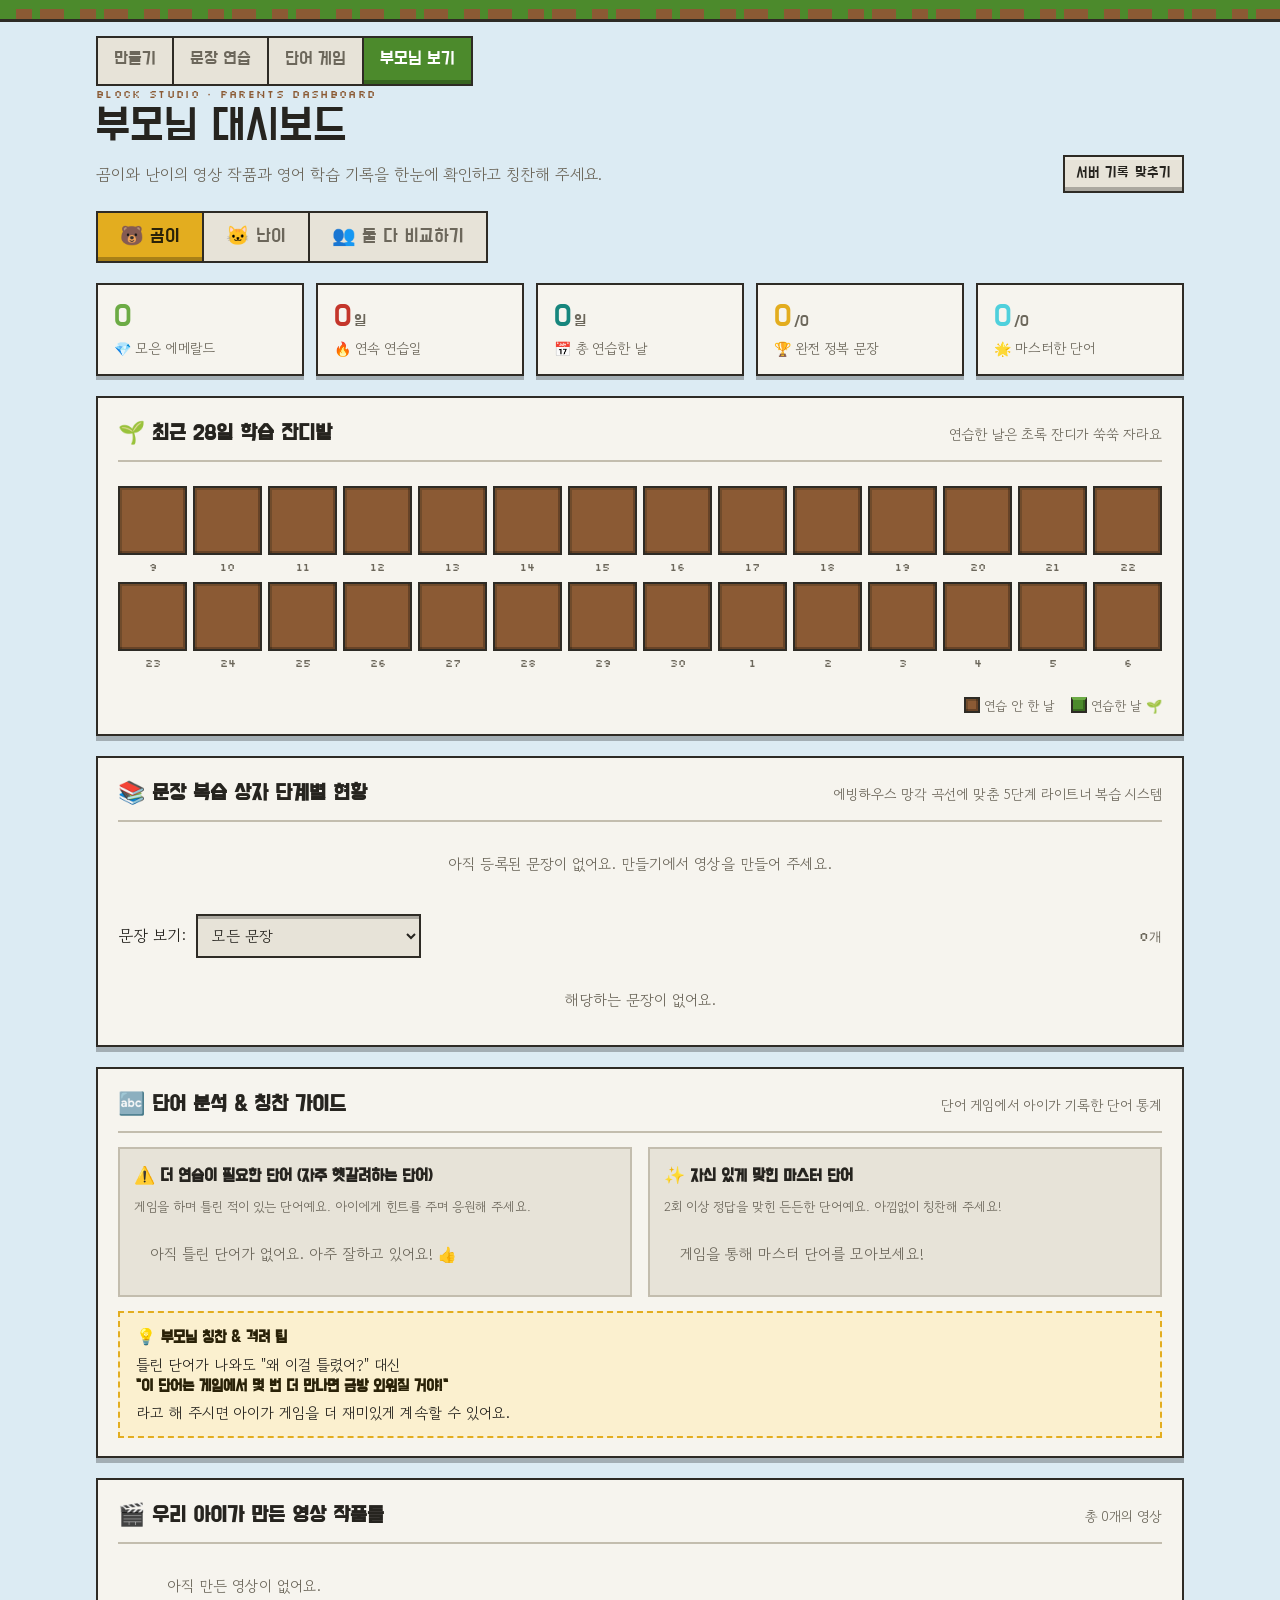
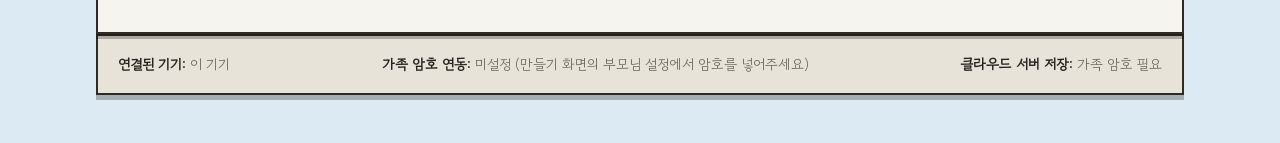
==== parent.html @ eaac8941 "부모용 대시보드 추가 및 단어 광산 마인크래프트 채굴 애니메이션 구현" ====
<!doctype html>
<html lang="ko">
<head>
<meta charset="utf-8">
<meta name="viewport" content="width=device-width,initial-scale=1,viewport-fit=cover">
<title>부모님 대시보드 · 곰이난이 블록 스튜디오</title>
<meta name="theme-color" content="#4c8a2c">
<link rel="manifest" href="manifest.webmanifest">
<link rel="icon" type="image/png" sizes="192x192" href="icons/icon-192.png">
<link rel="apple-touch-icon" href="icons/icon-192.png">
<link rel="preconnect" href="https://fonts.googleapis.com">
<link rel="preconnect" href="https://fonts.gstatic.com" crossorigin>
<link rel="stylesheet" href="https://fonts.googleapis.com/css2?family=Do+Hyeon&family=Gowun+Dodum&family=Jua&family=Silkscreen&display=swap">
<link rel="stylesheet" href="css/style.css">
</head>
<body>
<div class="turf" aria-hidden="true"></div>
<div class="wrap">
  <nav class="topnav" aria-label="메뉴">
    <a href="./">만들기</a>
    <a href="practice.html">문장 연습</a>
    <a href="words.html">단어 게임</a>
    <a href="parent.html" aria-current="page">부모님 보기</a>
  </nav>

  <header class="parent-head">
    <div class="brand">
      <div class="eyebrow">Block Studio · Parents Dashboard</div>
      <h1>부모님 대시보드</h1>
    </div>
    <div class="parent-head-meta">
      <p class="parent-sub">곰이와 난이의 영상 작품과 영어 학습 기록을 한눈에 확인하고 칭찬해 주세요.</p>
      <button type="button" class="btn small" id="syncBtn">서버 기록 맞추기</button>
    </div>
  </header>

  <!-- 아이 선택 탭 -->
  <div class="parent-tabs" role="tablist" aria-label="아이 선택">
    <button type="button" class="parent-tab on" data-child="곰이" role="tab" aria-selected="true">🐻 곰이</button>
    <button type="button" class="parent-tab" data-child="난이" role="tab" aria-selected="false">🐱 난이</button>
    <button type="button" class="parent-tab" data-child="compare" role="tab" aria-selected="false">👥 둘 다 비교하기</button>
  </div>

  <!-- 개별 아이 대시보드 -->
  <main id="childView" class="parent-main">
    <!-- 1. 핵심 성취 지표 카드 -->
    <section class="parent-kpis" id="kpis" aria-label="학습 요약">
      <div class="parent-kpi gem">
        <span class="parent-kpi-num" id="kpiEmeralds">0</span>
        <span class="parent-kpi-lbl">💎 모은 에메랄드</span>
      </div>
      <div class="parent-kpi streak">
        <span class="parent-kpi-num" id="kpiStreak">0<small>일</small></span>
        <span class="parent-kpi-lbl">🔥 연속 연습일</span>
      </div>
      <div class="parent-kpi days">
        <span class="parent-kpi-num" id="kpiDays">0<small>일</small></span>
        <span class="parent-kpi-lbl">📅 총 연습한 날</span>
      </div>
      <div class="parent-kpi mastered">
        <span class="parent-kpi-num" id="kpiMastered">0<small id="kpiTotalSent">/0</small></span>
        <span class="parent-kpi-lbl">🏆 완전 정복 문장</span>
      </div>
      <div class="parent-kpi words">
        <span class="parent-kpi-num" id="kpiWords">0<small id="kpiTotalWords">/0</small></span>
        <span class="parent-kpi-lbl">🌟 마스터한 단어</span>
      </div>
    </section>

    <!-- 2. 학습 잔디밭 (최근 28일 출석 활동) -->
    <section class="parent-card" aria-labelledby="gardenTitle">
      <div class="parent-card-head">
        <h2 id="gardenTitle">🌱 최근 28일 학습 잔디밭</h2>
        <span class="note" id="gardenNote">연습한 날은 초록 잔디가 쑥쑥 자라요</span>
      </div>
      <div class="parent-garden" id="garden"></div>
      <div class="parent-garden-legend">
        <span><i class="garden-block dirt"></i> 연습 안 한 날</span>
        <span><i class="garden-block grass"></i> 연습한 날 🌱</span>
      </div>
    </section>

    <!-- 3. 라이트너 5단계 복습 상자 문장 학습 현황 -->
    <section class="parent-card" aria-labelledby="boxesTitle">
      <div class="parent-card-head">
        <h2 id="boxesTitle">📚 문장 복습 상자 단계별 현황</h2>
        <span class="note">에빙하우스 망각 곡선에 맞춘 5단계 라이트너 복습 시스템</span>
      </div>
      <div class="parent-box-bars" id="boxBars"></div>

      <div class="parent-sent-filter">
        <label for="sentFilter">문장 보기:</label>
        <select id="sentFilter">
          <option value="all">모든 문장</option>
          <option value="due">오늘 복습할 문장</option>
          <option value="learning">학습 중인 문장 (1~3번 상자)</option>
          <option value="mastered">완전 정복 문장 (4~5번 상자)</option>
        </select>
        <span class="parent-sent-count" id="sentCount">0개</span>
      </div>
      <ul class="parent-sent-list" id="sentList"></ul>
    </section>

    <!-- 4. 단어 학습 분석 & 부모님 지도 가이드 -->
    <section class="parent-card" aria-labelledby="wordsTitle">
      <div class="parent-card-head">
        <h2 id="wordsTitle">🔤 단어 분석 &amp; 칭찬 가이드</h2>
        <span class="note">단어 게임에서 아이가 기록한 단어 통계</span>
      </div>

      <div class="parent-words-grid">
        <div class="parent-word-col warn">
          <h3>⚠️ 더 연습이 필요한 단어 (자주 헷갈려하는 단어)</h3>
          <p class="parent-word-desc">게임을 하며 틀린 적이 있는 단어예요. 아이에게 힌트를 주며 응원해 주세요.</p>
          <ul class="parent-word-tags" id="weakWords"></ul>
        </div>
        <div class="parent-word-col good">
          <h3>✨ 자신 있게 맞힌 마스터 단어</h3>
          <p class="parent-word-desc">2회 이상 정답을 맞힌 든든한 단어예요. 아낌없이 칭찬해 주세요!</p>
          <ul class="parent-word-tags" id="strongWords"></ul>
        </div>
      </div>

      <div class="parent-tip-box">
        <b>💡 부모님 칭찬 &amp; 격려 팁</b>
        <p>틀린 단어가 나와도 "왜 이걸 틀렸어?" 대신 <b>"이 단어는 게임에서 몇 번 더 만나면 금방 외워질 거야!"</b> 라고 해 주시면 아이가 게임을 더 재미있게 계속할 수 있어요.</p>
      </div>
    </section>

    <!-- 5. 아이가 만든 영상 작품 목록 -->
    <section class="parent-card" aria-labelledby="projectsTitle">
      <div class="parent-card-head">
        <h2 id="projectsTitle">🎬 우리 아이가 만든 영상 작품들</h2>
        <span class="note" id="projNote">총 0개의 영상</span>
      </div>
      <div class="parent-proj-grid" id="projList"></div>
    </section>
  </main>

  <!-- 6. 둘 다 비교하기 화면 -->
  <section id="compareView" class="parent-compare" hidden aria-label="곰이 난이 비교">
    <div class="parent-card">
      <div class="parent-card-head">
        <h2>👥 곰이와 난이 학습 비교</h2>
        <span class="note">선의의 경쟁과 함께 서로를 칭찬하고 응원해 주세요</span>
      </div>
      <div class="parent-compare-grid" id="compareGrid"></div>
      <div class="parent-cheer">
        <b>🎉 우리 쌍둥이 모두 최고예요!</b>
        <p>곰이와 난이 둘 다 마인크래프트 화면으로 스스로 영어 문장을 쓰고 녹음하며 멋진 영상을 만들고 있어요. 결과보다 즐겁게 해낸 과정을 많이 칭찬해 주세요!</p>
      </div>
    </div>
  </section>

  <!-- 기기 및 서버 연동 상태 안내 -->
  <section class="parent-card parent-sync-card" aria-label="시스템 정보">
    <div class="parent-sync-info">
      <div>
        <b>연결된 기기</b>: <span id="infoDevice">-</span>
      </div>
      <div>
        <b>가족 암호 연동</b>: <span id="infoCode">-</span>
      </div>
      <div>
        <b>클라우드 서버 저장</b>: <span id="infoCloud">-</span>
      </div>
    </div>
  </section>
</div>

<div class="toast" id="toast" role="status" hidden></div>

<script type="module" src="js/parent.js"></script>
</body>
</html>
---- css/style.css ----
/* 곰이난이 블록 스튜디오
   Layout: 한 줄로 흐르는 작업대 — 위에 단계 띠, 가운데 장면 카드(사진 | 글·소리), 맨 아래 영상 만들기 판.
   블록 게임의 각진 버튼과 재료 색(잔디, 흙, 레드스톤, 금). 색은 모두 아래 토큰에서만 가져온다. */
:root {
  --sky: #dcebf3;
  --panel: #f6f4ee;
  --panel-2: #e7e3d8;
  --ink: #26241f;
  --muted: #6c675b;
  --edge: #2e2b25;
  --line: #c3bdae;
  --grass: #4c8a2c;
  --grass-hi: #6cab45;
  --dirt: #8b5a34;
  --redstone: #c4362b;
  --gold: #e3ad1f;
  --gold-ink: #2a2208;
  --gold-soft: #fbf0cf;
  --helper: #d5efec;
  --helper-edge: #17867d;
  --on-color: #ffffff;
  --shade: rgba(0, 0, 0, .26);
  --shine: rgba(255, 255, 255, .28);
  /* 단어 광산: 돌·광물·하늘 */
  --stone: #8f8c85; --stone-dark: #6b6862; --stone-hi: #aeaba3;
  --ore-diamond: #4fd0dc; --ore-coal: #232220; --ore-iron: #e4c29c;
  --mine-day-top: #5fa9de; --mine-day: #bfe3f5; --mine-dusk-top: #2f2a66; --mine-dusk: #ef8a4c;
  --mine-sun: #ffd84a; --mine-night: rgba(18, 16, 44, .72);
  /* 밤을 지켜라: 밤하늘·땅·유령·새벽 */
  --night-top: #0b0e2a; --night-low: #2b3170; --night-grass: #2c5e2f; --night-field: #1b3a20;
  --moon: #f3efd2;
  --zombie-skin: #6e9f48; --zombie-shade: #45662f; --zombie-shirt: #28a5a5; --zombie-pants: #514681;
  --creeper-skin: #68b84a; --creeper-shade: #3c7e32; --creeper-speckle: #a2d975;
  --mob-bone: #dedbc9; --mob-bone-shade: #a8a595; --mob-face: #202b22; --mob-bow: #976634; --ghost: #7d64c4; --ghost-dark: #57409a; --ghost-eye: #ffe45c;
  --dawn-top: #f6b48a; --dawn: #ffe2a8;
  /* 광산 수레: 철제 몸통·블록 갱도·침목·동력 레일 */
  --cart-metal: #aaaeb3; --cart-metal-side: #737a82; --cart-metal-shine: #d9dce0; --cart-metal-panel: #979da5; --cart-inside: #353a41; --cart-wheel: #272b31;
  --cart-rock: #555759; --cart-rock-dark: #414446; --cart-rock-light: #686a6b;
  --cart-timber: #8b623a; --cart-timber-dark: #573d25; --cart-timber-light: #b28a54;
  --cart-sign: #bd9359; --cart-sign-ink: #302216; --cart-sign-line: #957044;
  --cart-flame: #ff9b27; --cart-flame-core: #fff096; --cart-powered: #df3430;
  --cart-skin: #ba855e; --cart-skin-side: #8e5d40; --cart-hair: #493124; --cart-shirt: #24aaac; --cart-eyes: #525291;
  /* 광산 수레: 갱도 */
  --tunnel: #221e1b; --tunnel-wall: #3e3833; --rail: #c7ccd2;
  --f-display: "Do Hyeon", "Jua", "Malgun Gothic", "Apple SD Gothic Neo", sans-serif;
  --f-body: "Gowun Dodum", "Malgun Gothic", "Apple SD Gothic Neo", sans-serif;
  --f-kid: "Jua", "Malgun Gothic", "Apple SD Gothic Neo", sans-serif;
  --f-pixel: "Silkscreen", "Courier New", monospace;
  color-scheme: light;
}
@media (prefers-color-scheme: dark) {
  :root {
    --sky: #111821; --panel: #1c242e; --panel-2: #26303c; --ink: #e8ecef; --muted: #9ca7b3;
    --edge: #05080b; --line: #3a4553; --grass: #4f8f2f; --grass-hi: #77b850; --dirt: #a8754b;
    --redstone: #d9493e; --gold: #e8b43a; --gold-soft: #3a3120; --helper: #16302f; --helper-edge: #2fb3a7;
    --shade: rgba(0, 0, 0, .4); --shine: rgba(255, 255, 255, .16); color-scheme: dark;
    --stone: #74716b; --stone-dark: #4e4c48; --stone-hi: #8f8c85;
    --mine-day-top: #3f7fae; --mine-day: #8cbfdc; --mine-dusk-top: #1d1946; --mine-dusk: #c96c38;
  }
}

* { box-sizing: border-box; }
[hidden] { display: none !important; }
html, body { background: var(--sky); color: var(--ink); margin: 0; }
body { font-family: var(--f-body); font-size: 16px; line-height: 1.55; padding-bottom: env(safe-area-inset-bottom, 0px); }
img { max-width: 100%; }
.wrap { max-width: 1120px; margin: 0 auto; padding-inline: 16px; padding-block: 0 48px; }

.turf {
  height: calc(22px + env(safe-area-inset-top, 0px));
  background:
    linear-gradient(var(--grass) 0 calc(9px + env(safe-area-inset-top, 0px)), transparent 0),
    repeating-linear-gradient(90deg, var(--grass) 0 16px, var(--dirt) 16px 32px, var(--grass) 32px 40px, var(--dirt) 40px 64px);
  background-color: var(--dirt);
  border-bottom: 3px solid var(--edge);
}

header.top { display: flex; flex-wrap: wrap; align-items: flex-end; justify-content: space-between; gap: 16px; padding-block: 22px 14px; }
.brand h1 { font-family: var(--f-display); font-weight: 400; font-size: clamp(30px, 5vw, 44px); line-height: 1.05; margin: 0; text-wrap: balance; }
.brand .eyebrow { font-family: var(--f-pixel); font-size: 11px; letter-spacing: .12em; color: var(--dirt); text-transform: uppercase; }
.projbar { display: flex; flex-wrap: wrap; gap: 8px; align-items: center; }

select, input[type=text], textarea {
  font: inherit; color: var(--ink); background: var(--panel); border: 2px solid var(--edge);
  box-shadow: inset 0 3px 0 var(--shade); padding: 8px 10px; border-radius: 0;
}
select { padding-right: 28px; max-width: 240px; min-height: 44px; }
textarea { width: 100%; resize: vertical; min-height: 74px; font-family: var(--f-kid); font-size: 18px; line-height: 1.45; }
input[type=text] { width: 100%; font-family: var(--f-kid); font-size: 18px; }
:focus-visible { outline: 3px solid var(--gold); outline-offset: 2px; }

.btn {
  font-family: var(--f-display); font-size: 18px; letter-spacing: .01em;
  display: inline-flex; align-items: center; justify-content: center; gap: 8px;
  padding: 8px 16px 11px; min-height: 44px; border: 2px solid var(--edge); border-radius: 0; cursor: pointer;
  background: var(--panel-2); color: var(--ink); text-decoration: none;
  box-shadow: inset 0 -4px 0 var(--shade), inset 0 3px 0 var(--shine);
  -webkit-tap-highlight-color: transparent; user-select: none;
}
.btn:active:not(:disabled) { transform: translateY(2px); box-shadow: inset 0 -2px 0 var(--shade), inset 0 2px 0 var(--shine); }
.btn:disabled { opacity: .5; cursor: not-allowed; }
.btn.grass { background: var(--grass); color: var(--on-color); }
.btn.red { background: var(--redstone); color: var(--on-color); }
.btn.gold { background: var(--gold); color: var(--gold-ink); }
.btn.small { font-size: 15px; min-height: 38px; padding: 5px 11px 8px; }
.btn.big { font-size: 24px; min-height: 60px; padding: 10px 28px 14px; }
.btn svg { width: 18px; height: 18px; flex: none; }
@media (pointer: coarse) {
  .btn.small { min-height: 46px; font-size: 16px; }
  .btn { min-height: 52px; }
}

.steps { display: grid; grid-template-columns: repeat(5, minmax(0, 1fr)); border: 2px solid var(--edge); background: var(--panel); margin: 6px 0 18px; padding: 0; }
.steps li { list-style: none; padding: 10px 12px; border-right: 2px solid var(--line); min-width: 0; }
.steps li:last-child { border-right: 0; }
.steps .n { font-family: var(--f-pixel); font-size: 11px; color: var(--muted); letter-spacing: .08em; }
.steps .t { font-family: var(--f-display); font-size: 19px; line-height: 1.2; }
.steps .d { font-size: 13px; color: var(--muted); line-height: 1.35; }
@media (max-width: 760px) {
  .steps { grid-template-columns: 1fr 1fr; }
  .steps li { border-bottom: 2px solid var(--line); }
  .steps li:last-child { grid-column: 1 / -1; border-bottom: 0; }
}

.meta { display: grid; grid-template-columns: minmax(0, 2fr) minmax(0, 1fr); gap: 14px; background: var(--panel); border: 2px solid var(--edge); padding: 14px; margin-bottom: 18px; }
.meta label, .lab { font-family: var(--f-display); font-size: 17px; display: block; margin-bottom: 4px; }
.makers-quick { display: flex; gap: 6px; flex-wrap: wrap; margin-top: 6px; }
@media (max-width: 640px) { .meta { grid-template-columns: 1fr; } }

#scenes { display: grid; gap: 18px; }
.card { background: var(--panel); border: 2px solid var(--edge); box-shadow: 0 5px 0 var(--shade); }
.card-head { display: flex; align-items: center; justify-content: space-between; gap: 10px; flex-wrap: wrap; padding: 8px 12px; background: var(--panel-2); border-bottom: 2px solid var(--edge); }
.card-head .name { font-family: var(--f-display); font-size: 22px; display: flex; align-items: center; gap: 10px; }
.badge { font-family: var(--f-body); font-size: 12px; font-weight: 700; padding: 2px 8px; background: var(--gold); color: var(--gold-ink); border: 2px solid var(--edge); }
.chips { display: flex; gap: 6px; flex-wrap: wrap; }
.chip { font-size: 13px; padding: 2px 9px; border: 2px solid var(--line); color: var(--muted); background: var(--panel); }
.chip.ok { border-color: var(--grass); color: var(--on-color); background: var(--grass); }
.head-tools { display: flex; gap: 6px; flex-wrap: wrap; }
.card-body { display: grid; grid-template-columns: minmax(0, 5fr) minmax(0, 6fr); gap: 18px; padding: 14px; }
@media (max-width: 820px) { .card-body { grid-template-columns: 1fr; } }
.shot { background: #0d1014; border: 2px solid var(--edge); aspect-ratio: 16 / 9; max-width: 100%; display: grid; place-items: center; overflow: hidden; }
.shot img { width: 100%; height: 100%; object-fit: contain; }
.shot-tools { margin-top: 8px; display: flex; gap: 8px; flex-wrap: wrap; }
.col { display: grid; gap: 14px; min-width: 0; align-content: start; }
.field { min-width: 0; }
.hint { font-size: 13px; color: var(--muted); margin: 4px 0 0; }
.row { display: flex; gap: 8px; flex-wrap: wrap; align-items: center; }
.helpers { margin-top: 6px; }
.status { font-size: 14px; color: var(--muted); min-height: 1.2em; margin: 0; }
.status.err { color: var(--redstone); }

.audio-drop { border: 2px dashed var(--line); padding: 12px; display: grid; gap: 8px; background: var(--panel); }
.audio-drop.drag { border-color: var(--redstone); background: var(--gold-soft); }
.audio-drop.has { border-style: solid; border-color: var(--grass); }
.audio-drop audio { width: 100%; }
.rec-dot { width: 12px; height: 12px; background: var(--on-color); display: inline-block; }
.btn.red.on .rec-dot { animation: blink 1s steps(2) infinite; }
@keyframes blink { 50% { opacity: .2; } }
@media (prefers-reduced-motion: reduce) { .btn.red.on .rec-dot { animation: none; } }
.rectime { font-variant-numeric: tabular-nums; }

/* 장면 안의 사진 여러 장 */
.thumbs { display: grid; grid-template-columns: repeat(auto-fill, minmax(104px, 1fr)); gap: 8px; }
.thumb { margin: 0; position: relative; border: 2px solid var(--edge); background: #0d1014; min-width: 0; }
.thumb img { display: block; width: 100%; aspect-ratio: 16 / 10; object-fit: cover; }
.thumb figcaption { position: absolute; top: 4px; left: 4px; font-family: var(--f-pixel); font-size: 11px; background: var(--gold); color: var(--gold-ink); border: 2px solid var(--edge); padding: 0 5px; }
.thumb-tools { display: flex; background: var(--panel-2); border-top: 2px solid var(--edge); }
.btn.tiny { flex: 1; min-height: 34px; padding: 2px 0 5px; font-size: 13px; font-family: var(--f-body); border-width: 0 2px 0 0; box-shadow: inset 0 -3px 0 var(--shade); }
.btn.tiny:last-child { border-right: 0; }
@media (pointer: coarse) { .btn.tiny { min-height: 44px; } }

/* 장면 안의 문장 줄 */
.shot-col { display: grid; gap: 8px; align-content: start; min-width: 0; }
.shot-col .shot-tools { margin-top: 0; }
@media (min-width: 821px) { .shot-col { position: sticky; top: calc(12px + env(safe-area-inset-top, 0px)); align-self: start; } }
.lines { gap: 12px; }
.line { border: 2px solid var(--line); background: var(--panel); padding: 10px 12px 12px; display: grid; gap: 12px; min-width: 0; }
.line + .line { border-top-width: 2px; }
.line-head { display: flex; align-items: center; justify-content: space-between; gap: 8px; flex-wrap: wrap; margin: -10px -12px 0; padding: 6px 12px; background: var(--panel-2); border-bottom: 2px solid var(--line); }
.line-name { font-family: var(--f-display); font-size: 19px; }

/* 서버 저장 */
.cloudbar { margin: 0 0 14px; border: 2px solid var(--edge); background: var(--panel); }
.cloud-line { display: flex; flex-wrap: wrap; align-items: center; gap: 8px 12px; padding: 8px 12px; }
.cloud-status { margin: 0; flex: 1 1 260px; min-width: 0; font-size: 15px; display: flex; align-items: center; gap: 8px; }
.cloud-status::before { content: ''; flex: none; width: 12px; height: 12px; border: 2px solid var(--edge); background: var(--line); }
.cloud-status[data-state="saved"]::before { background: var(--grass); }
.cloud-status[data-state="saving"]::before { background: var(--gold); animation: blink 1s steps(2) infinite; }
.cloud-status[data-state="error"]::before, .cloud-status[data-state="conflict"]::before { background: var(--redstone); }
@media (prefers-reduced-motion: reduce) { .cloud-status[data-state="saving"]::before { animation: none; } }
.cloud-panel { border-top: 2px solid var(--line); padding: 10px 12px 12px; display: grid; gap: 8px; }
.cloud-list { list-style: none; margin: 0; padding: 0; display: grid; gap: 8px; }
.cloud-item { display: grid; grid-template-columns: 112px minmax(0, 1fr) auto; gap: 12px; align-items: center; border: 2px solid var(--line); padding: 8px; background: var(--panel); }
.cloud-item img, .cloud-item .noimg { width: 112px; aspect-ratio: 16 / 10; object-fit: cover; border: 2px solid var(--edge); background: #0d1014; display: block; }
.cloud-item .t { font-family: var(--f-display); font-size: 19px; overflow-wrap: anywhere; }
.cloud-item .m { font-size: 13px; color: var(--muted); }
.cloud-item .row { justify-content: flex-end; }
@media (max-width: 640px) { .cloud-item { grid-template-columns: 80px minmax(0, 1fr); } .cloud-item img, .cloud-item .noimg { width: 80px; } .cloud-item .row { grid-column: 1 / -1; justify-content: flex-start; } }
.parent input[type=text] { font: inherit; color: var(--ink); background: var(--panel); border: 2px solid var(--edge); padding: 8px 10px; min-height: 44px; max-width: 240px; border-radius: 0; box-shadow: none; font-family: var(--f-body); font-size: 16px; }

/* 발음 들어 보기 */
.listen-box { display: grid; gap: 8px; margin-top: 6px; }
.listen-box .helpers { margin-top: 0; }
.btn.listen.on { background: var(--helper-edge); color: var(--on-color); }
.speed { display: inline-flex; border: 2px solid var(--edge); }
.speed button { font: inherit; font-size: 14px; border: 0; padding: 6px 10px; min-height: 38px; background: var(--panel-2); color: var(--muted); cursor: pointer; }
.speed button + button { border-left: 2px solid var(--edge); }
.speed button[aria-pressed="true"] { background: var(--gold); color: var(--gold-ink); }
@media (pointer: coarse) { .speed button { min-height: 46px; } }
.follow { margin: 0; padding: 10px 12px; background: var(--panel); border: 2px solid var(--helper-edge); font-family: var(--f-kid); font-size: 24px; line-height: 1.6; display: flex; flex-wrap: wrap; gap: 4px 10px; }
.follow span { padding: 0 4px; border-bottom: 3px solid transparent; transition: background-color .12s; }
.follow span.now { background: var(--gold); color: var(--gold-ink); border-bottom-color: var(--edge); }
@media (prefers-reduced-motion: reduce) { .follow span { transition: none; } }

/* 배경 음악 */
.music { border: 2px dashed var(--line); padding: 12px; display: grid; gap: 8px; background: var(--panel); }
.music.has { border-style: solid; border-color: var(--gold); }
.music.drag { border-color: var(--redstone); background: var(--gold-soft); }
.music > div { display: grid; gap: 8px; }
.music audio { width: 100%; }
.music-name { margin: 0; font-family: var(--f-kid); font-size: 17px; overflow-wrap: anywhere; }
.music-vol { gap: 10px; }
.music-vol label { font-family: var(--f-display); font-size: 16px; }
.music-vol input[type=range] { flex: 1; min-width: 120px; accent-color: var(--gold); height: 28px; }
.music input[type=text] { font-size: 15px; font-family: var(--f-body); }
.small-lab { font-size: 15px; }
.music-help summary { cursor: pointer; font-size: 14px; color: var(--muted); }
.music-help ul { margin: 6px 0; padding-left: 18px; font-size: 14px; display: grid; gap: 4px; }
.music-help a { color: var(--helper-edge); }

/* 말로 쓰기 */
.lab-row { display: flex; align-items: center; justify-content: space-between; gap: 8px; flex-wrap: wrap; margin-bottom: 4px; }
.lab-row .lab { margin-bottom: 0; }
.btn.mic { background: var(--gold); color: var(--gold-ink); }
.btn.mic.on { background: var(--redstone); color: var(--on-color); }
.btn.mic.on svg { animation: blink 1s steps(2) infinite; }
@media (prefers-reduced-motion: reduce) { .btn.mic.on svg { animation: none; } }

/* AI 영어 도우미 */
.btn.diamond { background: var(--helper-edge); color: var(--on-color); }
.tabs { display: flex; border: 2px solid var(--edge); width: fit-content; max-width: 100%; }
.tabs button { font-family: var(--f-display); font-size: 16px; border: 0; padding: 8px 14px; min-height: 42px; background: var(--panel-2); color: var(--muted); cursor: pointer; }
.tabs button + button { border-left: 2px solid var(--edge); }
.tabs button[aria-pressed="true"] { background: var(--helper-edge); color: var(--on-color); }
.ai-box { border: 2px dashed var(--helper-edge); background: var(--helper); padding: 12px; display: grid; gap: 10px; }
.vocab { display: flex; gap: 6px; flex-wrap: wrap; }
.vocab span { font-size: 14px; background: var(--panel); border: 2px solid var(--helper-edge); padding: 1px 8px; }
.vocab b { font-family: var(--f-kid); font-weight: 400; }
.feedback { background: var(--panel); border: 2px solid var(--edge); padding: 10px 12px; display: grid; gap: 8px; }
.feedback .praise { font-family: var(--f-kid); font-size: 18px; }
.feedback .fixed { font-family: var(--f-kid); font-size: 19px; background: var(--gold-soft); padding: 6px 10px; border-left: 5px solid var(--gold); }
.fix { font-size: 15px; display: grid; gap: 2px; }
.fix .ba { font-family: var(--f-kid); }
.fix .ba s { color: var(--redstone); }
.fix .ba ins { text-decoration: none; color: var(--grass); }
.fix .why { color: var(--muted); }

.parent { margin-top: 18px; border: 2px solid var(--line); background: var(--panel); }
.parent summary { cursor: pointer; padding: 10px 14px; font-family: var(--f-display); font-size: 17px; color: var(--muted); }
.parent-body { padding: 0 14px 14px; display: grid; gap: 6px; }
.parent input { font: inherit; color: var(--ink); background: var(--panel); border: 2px solid var(--edge); padding: 8px 10px; min-height: 44px; max-width: 240px; border-radius: 0; }

.adder { margin-top: 18px; border: 3px dashed var(--dirt); background: var(--panel); padding: 22px 18px; display: grid; gap: 12px; justify-items: center; text-align: center; }
.adder h2 { font-family: var(--f-display); font-weight: 400; font-size: 26px; margin: 0; }
.keys { display: flex; flex-wrap: wrap; gap: 6px 14px; justify-content: center; font-size: 15px; }
kbd { font-family: var(--f-pixel); font-size: 12px; border: 2px solid var(--edge); border-bottom-width: 4px; padding: 1px 6px; background: var(--panel-2); }

.studio { margin-top: 26px; background: var(--panel); border: 2px solid var(--edge); box-shadow: 0 5px 0 var(--shade); }
.studio-head { background: var(--dirt); color: var(--on-color); padding: 10px 14px; border-bottom: 2px solid var(--edge); display: flex; justify-content: space-between; align-items: baseline; gap: 10px; flex-wrap: wrap; }
.studio-head h2 { font-family: var(--f-display); font-weight: 400; margin: 0; font-size: 26px; }
.studio-head .sum { font-variant-numeric: tabular-nums; font-size: 15px; }
.studio-body { display: grid; grid-template-columns: minmax(0, 1fr) minmax(0, 1.3fr); gap: 18px; padding: 14px; }
@media (max-width: 820px) { .studio-body { grid-template-columns: 1fr; } }
.opts { display: grid; gap: 8px; }
.opts label { display: flex; gap: 10px; align-items: center; font-size: 16px; cursor: pointer; min-height: 32px; }
.opts input { width: 22px; height: 22px; accent-color: var(--grass); }
.todo { margin: 0; padding-left: 18px; font-size: 14px; color: var(--muted); }
.screen { background: #0d1014; border: 2px solid var(--edge); aspect-ratio: 16 / 9; max-width: 100%; display: grid; place-items: center; overflow: hidden; }
.screen canvas, .screen video { width: 100%; height: 100%; display: block; object-fit: contain; }
.screen .idle { color: #c9d3dc; font-family: var(--f-display); font-size: 20px; text-align: center; padding: 16px; }
.bar { height: 16px; border: 2px solid var(--edge); background: var(--panel-2); margin-top: 10px; }
.bar i { display: block; height: 100%; width: 0; background: repeating-linear-gradient(90deg, var(--grass) 0 12px, var(--grass-hi) 12px 16px); }
.note { font-size: 14px; color: var(--muted); margin: 0; }
.storage-note { font-size: 13px; color: var(--muted); padding-block: 10px 0; }

.drop-overlay { position: fixed; inset: 0; background: rgba(20, 30, 20, .55); display: grid; place-items: center; z-index: 50; pointer-events: none; }
.drop-overlay div { font-family: var(--f-display); font-size: 30px; color: #fff; border: 4px dashed #fff; padding: 30px 40px; background: rgba(0, 0, 0, .35); text-align: center; }
.drop-overlay small { font-size: 18px; }
.toast { position: fixed; left: 50%; bottom: calc(18px + env(safe-area-inset-bottom, 0px)); transform: translateX(-50%); background: var(--edge); color: #fff; padding: 10px 16px; font-size: 15px; z-index: 60; max-width: calc(100% - 32px); }
.sr { position: absolute; width: 1px; height: 1px; overflow: hidden; clip: rect(0 0 0 0); }

/* ---------- 위쪽 메뉴(만들기 / 문장 연습 / 단어 게임) ---------- */
.topnav { display: flex; gap: 0; margin-top: 14px; border: 2px solid var(--edge); width: fit-content; max-width: 100%; background: var(--panel-2); }
.topnav a { font-family: var(--f-display); font-size: 18px; padding: 8px 16px 10px; color: var(--muted); text-decoration: none; min-height: 44px; display: inline-flex; align-items: center; }
.topnav a + a { border-left: 2px solid var(--edge); }
.topnav a[aria-current="page"] { background: var(--grass); color: var(--on-color); box-shadow: inset 0 -4px 0 var(--shade); }
.topnav a:hover:not([aria-current]) { color: var(--ink); background: var(--panel); }
@media (max-width: 540px) { .topnav { width: 100%; overflow-x: auto; } .topnav a { flex: 1; justify-content: center; padding-inline: 8px; font-size: 15px; white-space: nowrap; } }

/* ---------- 연습 공통 ---------- */
.kid-pick { display: flex; border: 2px solid var(--edge); }
.kid { font-family: var(--f-display); font-size: 20px; border: 0; padding: 8px 20px 10px; min-height: 48px; background: var(--panel-2); color: var(--muted); cursor: pointer; }
.kid + .kid { border-left: 2px solid var(--edge); }
.kid.on { background: var(--gold); color: var(--gold-ink); box-shadow: inset 0 -4px 0 var(--shade); }
.learn-home { background: var(--panel); border: 2px solid var(--edge); box-shadow: 0 5px 0 var(--shade); padding: 16px; display: grid; gap: 14px; }
.who { margin: 0; font-family: var(--f-display); font-size: 22px; }
.stats { display: grid; grid-template-columns: repeat(auto-fit, minmax(130px, 1fr)); gap: 10px; }
.stat { border: 2px solid var(--line); background: var(--panel-2); padding: 10px 12px; display: grid; gap: 2px; }
.stat b { font-family: var(--f-display); font-weight: 400; font-size: 34px; line-height: 1; font-variant-numeric: tabular-nums; }
.stat b small { font-size: 18px; color: var(--muted); }
.stat span { font-size: 14px; color: var(--muted); }
.stat.gem b::before { content: ''; display: inline-block; width: 18px; height: 22px; margin-right: 6px; vertical-align: -1px; background: var(--grass-hi);
  clip-path: polygon(50% 0, 100% 30%, 100% 70%, 50% 100%, 0 70%, 0 30%); box-shadow: inset 0 0 0 3px var(--grass); }
.learn-filter { gap: 10px; }
.learn-filter .lab { margin: 0; }
.learn-filter select { max-width: 100%; }
.sent-list summary { cursor: pointer; color: var(--muted); }
.sent-list ul { list-style: none; margin: 8px 0 0; padding: 0; display: grid; gap: 6px; }
.sent-list li { display: grid; grid-template-columns: auto minmax(0, 1fr); gap: 2px 10px; padding: 6px 8px; border: 2px solid var(--line); background: var(--panel); align-items: center; }
.sent-list li .ko { grid-column: 2; font-size: 13px; color: var(--muted); }
.sent-list li .en { font-family: var(--f-kid); font-size: 17px; }
.boxes { display: inline-flex; gap: 2px; grid-row: span 2; }
.boxes i { width: 10px; height: 10px; border: 2px solid var(--edge); background: var(--panel-2); }
.boxes i.on { background: var(--grass-hi); }

.session-top { display: flex; align-items: center; gap: 12px; flex-wrap: wrap; margin-bottom: 12px; }
.session-top .count { font-family: var(--f-display); font-size: 20px; font-variant-numeric: tabular-nums; }
.session-top .bar { flex: 1; min-width: 120px; margin-top: 0; }
.pcard { background: var(--panel); border: 2px solid var(--edge); box-shadow: 0 5px 0 var(--shade); display: grid; grid-template-columns: minmax(0, 5fr) minmax(0, 6fr); }
@media (max-width: 820px) { .pcard { grid-template-columns: 1fr; } }
.pshot { background: #0d1014; min-height: 200px; display: grid; place-items: center; border-right: 2px solid var(--edge); }
@media (max-width: 820px) { .pshot { border-right: 0; border-bottom: 2px solid var(--edge); } }
.pshot img { width: 100%; height: 100%; max-height: 420px; object-fit: contain; display: block; }
.pbody { padding: 16px; display: grid; gap: 14px; align-content: start; min-width: 0; }
.step-name { font-family: var(--f-display); font-size: 16px; letter-spacing: 0; text-transform: none; color: var(--helper-edge); }
.pko { margin: 0; font-family: var(--f-kid); font-size: 22px; line-height: 1.4; }
.pfb { margin: 0; min-height: 1.4em; font-family: var(--f-display); font-size: 19px; }
.pfb.good { color: var(--grass); }
.pfb.warn { color: var(--dirt); }
.follow.big { font-size: 28px; }
.hint.big-hint { font-size: 16px; color: var(--ink); }
.first-letters summary { cursor: pointer; color: var(--muted); font-size: 14px; }
.first-letters p { font-family: var(--f-kid); font-size: 22px; margin: 6px 0 0; letter-spacing: .04em; }

/* 블록 쌓기 */
.answer-row, .block-pool { display: flex; flex-wrap: wrap; gap: 8px; min-height: 56px; padding: 10px; align-items: center; }
.answer-row { border: 2px dashed var(--helper-edge); background: var(--helper); }
.block-pool { border: 2px solid var(--line); background: var(--panel-2); }
.wblock { font-family: var(--f-kid); font-size: 22px; padding: 6px 14px 9px; min-height: 48px; border: 2px solid var(--edge); background: var(--panel);
  color: var(--ink); cursor: pointer; box-shadow: inset 0 -4px 0 var(--shade), inset 0 3px 0 var(--shine); }
.answer-row .wblock { background: var(--gold); color: var(--gold-ink); }
.wblock.locked { background: var(--grass); color: var(--on-color); cursor: default; }
.wblock:active:not(:disabled) { transform: translateY(2px); }
.slot { width: 60px; height: 40px; border: 2px dashed var(--line); }

/* 빈칸 채우기 */
.cloze { margin: 0; font-family: var(--f-kid); font-size: 26px; line-height: 1.6; }
.blank { display: inline-block; min-width: 90px; border-bottom: 4px solid var(--edge); text-align: center; }
.blank.filled { background: var(--gold); color: var(--gold-ink); border-bottom-color: var(--grass); padding: 0 6px; }
.opts { display: grid; grid-template-columns: repeat(2, minmax(0, 1fr)); gap: 10px; }
.btn.opt { font-family: var(--f-kid); font-size: 22px; min-height: 56px; }
.btn.opt.right { background: var(--grass); color: var(--on-color); }
.btn.opt.wrong { background: var(--redstone); color: var(--on-color); opacity: .7; }

.done { background: var(--panel); border: 2px solid var(--edge); box-shadow: 0 5px 0 var(--shade); padding: 24px 18px; display: grid; gap: 12px; justify-items: center; text-align: center; }
.done h2 { font-family: var(--f-display); font-weight: 400; font-size: 34px; margin: 0; }
.done p { margin: 0; font-size: 18px; }

/* 말하며 외우기 */
.modes { display: grid; grid-template-columns: repeat(auto-fit, minmax(240px, 1fr)); gap: 12px; }
.mode { border: 2px solid var(--line); background: var(--panel-2); padding: 12px; display: grid; gap: 6px; align-content: start; }
.mode .btn { width: 100%; }
.mode .hint { margin: 0; }
.masked { margin: 0; font-family: var(--f-kid); font-size: 28px; line-height: 1.7; display: flex; flex-wrap: wrap; gap: 4px 12px; }
.mask { font: inherit; letter-spacing: .12em; color: var(--muted); background: var(--panel-2); border: 0; border-bottom: 4px solid var(--edge);
  padding: 0 6px; cursor: pointer; min-height: 44px; }
.mask.peek { color: var(--gold-ink); background: var(--gold); letter-spacing: 0; }

/* ==========================================================
   단어 게임 (words.html) — 게임기처럼: 큰 게임 판에서 바로 시작,
   문제는 간판, 보기는 색이 다른 큰 블록. 색은 위 토큰만 쓴다.
   ========================================================== */
.wg-head { display: flex; flex-wrap: wrap; align-items: flex-end; justify-content: space-between; gap: 12px 20px; padding-block: 18px 16px; }
.wg-head h1 { font-family: var(--f-display); font-weight: 400; font-size: clamp(34px, 6vw, 48px); line-height: 1; margin: 0; }
.wg-me { display: flex; align-items: center; gap: 14px; flex-wrap: wrap; }
.wg-badges { margin: 0; display: flex; align-items: center; gap: 6px; }
.wg-badges b { font-family: var(--f-display); font-weight: 400; font-size: 26px; font-variant-numeric: tabular-nums; }
.wg-badges .streak { margin-left: 6px; font-size: 14px; padding: 2px 8px; border: 2px solid var(--edge); background: var(--gold-soft); }
.gem-ico, .wg-gems i { display: inline-block; width: 18px; height: 22px; background: linear-gradient(135deg, var(--grass-hi) 0 45%, var(--grass) 45%);
  clip-path: polygon(50% 0, 100% 28%, 100% 72%, 50% 100%, 0 72%, 0 28%); }

.wg-msg { margin: 0 0 16px; padding: 12px 16px; font-family: var(--f-kid); font-size: 21px; background: var(--gold-soft); border: 2px solid var(--edge); }
.wg-msg[hidden] { display: none; }

.wg-games { display: grid; grid-template-columns: repeat(2, minmax(0, 1fr)); gap: 18px; }
@media (max-width: 900px) { .wg-games { grid-template-columns: 1fr; } }
.wg-game { background: var(--panel); border: 3px solid var(--edge); box-shadow: 0 6px 0 var(--shade); padding: 16px 16px 18px; display: grid; gap: 10px; align-content: start; }
.wg-game h2 { margin: 4px 0 0; font-family: var(--f-display); font-weight: 400; font-size: 34px; line-height: 1.1; }
.wg-game > p { margin: 0; color: var(--muted); font-size: 16px; }
.wg-games.locked .wg-game { opacity: .55; }

/* 게임 판 그림(블록 하늘 + 잔디 띠 위에 카드 / 간판) */
.wg-art { height: 132px; border: 2px solid var(--edge); position: relative; overflow: hidden; display: flex; align-items: center; justify-content: center; gap: 10px;
  background: linear-gradient(var(--sky) 0 72%, var(--grass) 72% 80%, var(--dirt) 80%); }
.wg-art-match i { font-style: normal; width: 58px; height: 76px; display: grid; place-items: center; font-family: var(--f-pixel); font-size: 30px; color: var(--gold-ink);
  background: var(--gold); border: 3px solid var(--edge); box-shadow: inset 0 -6px 0 var(--shade), inset 0 4px 0 var(--shine); transform: translateY(-8px) rotate(-8deg); }
.wg-art-match i.b { background: var(--panel); color: var(--helper-edge); transform: translateY(-14px); }
.wg-art-match i:last-child { transform: translateY(-8px) rotate(8deg); }
.wg-art-quiz { gap: 14px; }
.wg-art-quiz .sign { font-family: var(--f-kid); font-size: 32px; padding: 6px 16px 8px; background: var(--panel); border: 3px solid var(--edge); transform: translateY(-10px);
  box-shadow: 0 5px 0 var(--dirt); }
.wg-art-quiz .ops { display: grid; grid-template-columns: repeat(2, 26px); gap: 5px; transform: translateY(-10px); }
.wg-art-quiz .ops i { width: 26px; height: 20px; border: 2px solid var(--edge); background: var(--grass); }
.wg-art-quiz .ops i:nth-child(2) { background: var(--helper-edge); }
.wg-art-quiz .ops i:nth-child(3) { background: var(--gold); }
.wg-art-quiz .ops i:nth-child(4) { background: var(--dirt); }

/* 게임 판의 시작 버튼: 누르면 바로 시작 */
.wg-go { display: flex; flex-wrap: wrap; gap: 8px; margin-top: 4px; }
.wg-go button { flex: 1 1 0; min-width: 118px; white-space: nowrap; min-height: 58px; padding: 8px 10px 12px; font-family: var(--f-display); font-size: 21px; cursor: pointer;
  border: 3px solid var(--edge); box-shadow: inset 0 -5px 0 var(--shade), inset 0 4px 0 var(--shine); }
.g-match .wg-go button { background: var(--gold); color: var(--gold-ink); }
.g-quiz .wg-go button { background: var(--helper-edge); color: var(--on-color); }
.g-mine .wg-go button { background: var(--stone-dark); color: var(--on-color); }
.g-night .wg-go button { background: var(--ghost-dark); color: var(--on-color); }
.g-cart .wg-go button { background: var(--dirt); color: var(--on-color); }
/* 새 게임 판: 맨 위에 넓게(그림 | 글·버튼) */
.wg-games .wide { grid-column: 1 / -1; grid-template-columns: minmax(240px, 360px) 1fr; column-gap: 20px; }
.wg-games .wide > :not(.wg-art) { grid-column: 2; }
.wg-games .wide .wg-art { grid-row: 1 / span 3; height: auto; min-height: 150px; }
@media (max-width: 900px) {
  .wg-games .wide { grid-template-columns: 1fr; }
  .wg-games .wide > :not(.wg-art) { grid-column: auto; }
  .wg-games .wide .wg-art { grid-row: auto; height: 132px; min-height: 0; }
}
.wg-go button:hover:not(:disabled) { filter: brightness(1.06); }
.wg-go button:active:not(:disabled) { transform: translateY(3px); box-shadow: inset 0 -2px 0 var(--shade); }
.wg-go button:disabled { opacity: .45; cursor: not-allowed; }

.wg-foot { display: flex; flex-wrap: wrap; align-items: center; justify-content: space-between; gap: 10px 16px; margin-top: 18px; }
.wg-src { display: flex; align-items: center; gap: 8px; font-size: 15px; color: var(--muted); flex-wrap: wrap; }
.wg-src select { min-height: 40px; font-size: 15px; }
.wg-link { font-family: var(--f-display); font-size: 18px; background: none; border: 0; color: var(--helper-edge); text-decoration: underline; text-underline-offset: 4px; cursor: pointer; min-height: 40px; }
.wg-list { margin-top: 12px; }
.wg-list ul { list-style: none; margin: 0; padding: 0; display: grid; grid-template-columns: repeat(auto-fill, minmax(210px, 1fr)); gap: 8px; }
.wg-list li { display: flex; align-items: center; gap: 10px; padding: 6px 10px; border: 2px solid var(--line); background: var(--panel); min-width: 0; }
.wg-list li.known { border-color: var(--grass); }
.wg-list li b { font-family: var(--f-kid); font-weight: 400; font-size: 20px; }
.wg-list li span { color: var(--muted); font-size: 15px; overflow-wrap: anywhere; }
.wl-say { flex: none; width: 34px; height: 34px; border: 2px solid var(--edge); background: var(--panel-2); cursor: pointer; position: relative; }
.wl-say::after { content: ''; position: absolute; left: 12px; top: 8px; border: 8px solid transparent; border-left: 11px solid var(--ink); border-right: 0; }

/* 게임 화면 공통 */
.wg-play { max-width: 880px; margin: 0 auto; display: grid; gap: 18px; }
.wg-bar { display: flex; align-items: center; gap: 12px; flex-wrap: wrap; }
.wg-steps { list-style: none; margin: 0; padding: 0; display: flex; flex-wrap: wrap; gap: 6px; }
.wg-steps li { width: 24px; height: 24px; border: 2px solid var(--edge); background: var(--panel-2); }
.wg-steps li.now { background: var(--gold); }
.wg-steps li.right { background: var(--grass); }
.wg-steps li.wrong { background: var(--redstone); }
.wg-moves { font-family: var(--f-display); font-size: 18px; color: var(--muted); }
.wg-quit { margin-left: auto; font-family: var(--f-display); font-size: 16px; background: var(--panel); border: 2px solid var(--line); color: var(--muted); padding: 6px 12px; min-height: 40px; cursor: pointer; }

/* 보고 고르기: 간판 + 블록 보기 */
.wg-sign { background: var(--panel); border: 3px solid var(--edge); box-shadow: 0 7px 0 var(--dirt); padding: 18px 18px 22px; display: grid; gap: 8px; justify-items: center; text-align: center; }
.wg-ask { margin: 0; font-family: var(--f-display); font-size: 20px; color: var(--helper-edge); }
.wg-prompt { margin: 0; font-family: var(--f-kid); font-size: clamp(46px, 9vw, 78px); line-height: 1.1; overflow-wrap: anywhere; }
.wg-say { font-family: var(--f-display); font-size: 16px; background: var(--panel-2); border: 2px solid var(--edge); padding: 4px 12px 6px; min-height: 40px; cursor: pointer; }
.wg-opts { display: grid; grid-template-columns: repeat(2, minmax(0, 1fr)); gap: 14px; }
@media (max-width: 480px) { .wg-opts { grid-template-columns: 1fr; } }
.wg-opt { position: relative; min-height: 96px; padding: 14px 18px 20px; font-family: var(--f-kid); font-size: clamp(24px, 4vw, 32px); line-height: 1.15; color: var(--on-color);
  border: 3px solid var(--edge); cursor: pointer; overflow-wrap: anywhere; box-shadow: inset 0 -8px 0 var(--shade), inset 0 5px 0 var(--shine); }
.wg-opt.grass { background: var(--grass); }
.wg-opt.sky { background: var(--helper-edge); }
.wg-opt.gold { background: var(--gold); color: var(--gold-ink); }
.wg-opt.dirt { background: var(--dirt); }
.wg-opt .key { position: absolute; top: 6px; left: 8px; font-family: var(--f-pixel); font-size: 12px; padding: 0 5px; background: var(--shade); color: var(--on-color); }
@media (pointer: coarse) { .wg-opt .key { display: none; } }
.wg-opt:hover:not(:disabled) { transform: translateY(-2px); }
.wg-opt:active:not(:disabled) { transform: translateY(3px); box-shadow: inset 0 -3px 0 var(--shade); }
.wg-opt:disabled { cursor: default; }
.wg-opt.dim { opacity: .3; }
.wg-opt.right { background: var(--grass); color: var(--on-color); outline: 5px solid var(--grass-hi); outline-offset: 2px; animation: wg-pop .3s ease-out; }
.wg-opt.right::after { content: '✓'; position: absolute; top: 4px; right: 10px; font-size: 28px; }
.wg-opt.wrong { background: var(--redstone); color: var(--on-color); animation: wg-shake .35s; }
@keyframes wg-pop { 50% { transform: scale(1.05); } }
@keyframes wg-shake { 25% { transform: translateX(-6px); } 75% { transform: translateX(6px); } }
.wg-after { min-height: 64px; display: flex; align-items: center; justify-content: center; gap: 16px; flex-wrap: wrap; text-align: center; }
.wg-fb { margin: 0; font-family: var(--f-display); font-size: 24px; }
.wg-fb.good { color: var(--grass); }
.wg-fb.bad { color: var(--ink); }
.wg-fb b { font-family: var(--f-kid); font-weight: 400; font-size: 28px; color: var(--grass); }
.wg-next { font-family: var(--f-display); font-size: 22px; min-height: 56px; padding: 8px 22px 12px; background: var(--grass); color: var(--on-color); border: 3px solid var(--edge);
  box-shadow: inset 0 -5px 0 var(--shade); cursor: pointer; }

/* 짝 맞추기: 뒷면은 ? 블록, 앞면은 영어/한글 띠 카드 */
.wg-board { display: grid; gap: 12px; grid-template-columns: repeat(4, minmax(0, 1fr)); }
@media (min-width: 900px) { .wg-board.n12 { grid-template-columns: repeat(6, minmax(0, 1fr)); } .wg-board.n16 { grid-template-columns: repeat(8, minmax(0, 1fr)); } }
@media (max-width: 480px) { .wg-board { grid-template-columns: repeat(3, minmax(0, 1fr)); } .wg-board.n8 { grid-template-columns: repeat(2, minmax(0, 1fr)); } }
.wg-tile { position: relative; aspect-ratio: 4 / 3; min-height: 72px; padding: 22px 6px 8px; border: 3px solid var(--edge); cursor: pointer; display: grid; place-items: center;
  background: var(--gold); color: var(--gold-ink); box-shadow: inset 0 -6px 0 var(--shade), inset 0 4px 0 var(--shine); overflow: hidden; }
.wg-tile .q { font-family: var(--f-pixel); font-size: clamp(26px, 4vw, 38px); opacity: .75; margin-top: -14px; }
.wg-tile.up { background: var(--panel); color: var(--ink); box-shadow: inset 0 -4px 0 var(--shade); animation: wg-flip .22s ease-out; }
.wg-tile .tag { position: absolute; top: 0; left: 0; right: 0; padding: 2px 0 3px; font-size: 12px; font-family: var(--f-body); }
.wg-tile.en .tag { background: var(--helper-edge); color: var(--on-color); }
.wg-tile.ko .tag { background: var(--gold); color: var(--gold-ink); }
.wg-tile .word { font-family: var(--f-kid); font-size: clamp(18px, 2.6vw, 26px); line-height: 1.15; overflow-wrap: anywhere; text-align: center; }
.wg-tile.done { border-color: var(--grass); opacity: .7; cursor: default; }
.wg-tile.done::after { content: '✓'; position: absolute; right: 6px; bottom: 2px; color: var(--grass); font-size: 20px; }
.wg-tile:active:not(:disabled) { transform: translateY(2px); }
@keyframes wg-flip { from { transform: rotateY(80deg); } }

/* 끝 화면: 받은 에메랄드가 하나씩 튀어나온다 */
.wg-done { max-width: 640px; margin: 10px auto 0; background: var(--panel); border: 3px solid var(--edge); box-shadow: 0 7px 0 var(--shade); padding: 24px 18px; display: grid; gap: 12px; justify-items: center; text-align: center; }
.wg-gems { display: flex; gap: 10px; min-height: 52px; align-items: center; }
.wg-gems i { width: 36px; height: 44px; animation: wg-gem .4s ease-out both; animation-delay: var(--d, 0ms); }
@keyframes wg-gem { from { transform: translateY(18px) scale(.3); opacity: 0; } 70% { transform: translateY(-6px) scale(1.1); opacity: 1; } }
.wg-done h2 { margin: 0; font-family: var(--f-display); font-weight: 400; font-size: 40px; }
.wg-done > p { margin: 0; font-size: 18px; }
.wg-review p { margin: 6px 0; color: var(--muted); font-size: 15px; }
.wg-review ul { list-style: none; margin: 0; padding: 0; display: flex; flex-wrap: wrap; gap: 8px; justify-content: center; }
.wg-review li { border: 2px solid var(--line); padding: 4px 10px; background: var(--panel-2); display: flex; gap: 8px; align-items: baseline; }
.wg-review b { font-family: var(--f-kid); font-weight: 400; font-size: 20px; }
.wg-review span { color: var(--muted); }
.wg-done-go { display: flex; gap: 10px; flex-wrap: wrap; justify-content: center; margin-top: 6px; }
.wg-again, .wg-other { font-family: var(--f-display); font-size: 22px; min-height: 58px; padding: 8px 22px 12px; border: 3px solid var(--edge); cursor: pointer; box-shadow: inset 0 -5px 0 var(--shade); }
.wg-again { background: var(--grass); color: var(--on-color); }
.wg-other { background: var(--panel-2); color: var(--ink); }
@media (prefers-reduced-motion: reduce) { .wg-opt.right, .wg-opt.wrong, .wg-tile.up, .wg-gems i { animation: none; } }

/* ---------- 단어 광산 ---------- */
/* 광물 블록 무늬: 돌 바탕 + 어두운·밝은 돌 조각 + 광물 알갱이(--ore). 직접 만든 무늬 */
.ore-gold { --ore: var(--gold); }
.ore-diamond { --ore: var(--ore-diamond); }
.ore-emerald { --ore: var(--grass-hi); }
.ore-ruby { --ore: var(--redstone); }
.ore-iron { --ore: var(--ore-iron); }
.ore-coal { --ore: var(--ore-coal); }
.mine-block, .ore-ico {
  background-color: var(--stone);
  background-image:
    linear-gradient(var(--ore, var(--stone-dark)) 0 0), linear-gradient(var(--ore, var(--stone-dark)) 0 0), linear-gradient(var(--ore, var(--stone-dark)) 0 0),
    linear-gradient(var(--ore, var(--stone-dark)) 0 0), linear-gradient(var(--ore, var(--stone-dark)) 0 0),
    linear-gradient(var(--stone-dark) 0 0), linear-gradient(var(--stone-dark) 0 0), linear-gradient(var(--stone-hi) 0 0), linear-gradient(var(--stone-hi) 0 0);
  background-size: 11% 13%, 7% 9%, 10% 12%, 7% 9%, 9% 11%, 15% 10%, 10% 15%, 13% 9%, 9% 13%;
  background-position: 10% 14%, 22% 30%, 86% 18%, 78% 80%, 14% 84%, 58% 8%, 42% 92%, 92% 50%, 4% 50%;
  background-repeat: no-repeat;
}
.ore-ico { display: inline-block; width: 30px; height: 30px; border: 2px solid var(--edge); box-shadow: inset 0 -3px 0 var(--shade);
  background-size: 22% 22%, 16% 16%, 22% 22%, 16% 16%, 18% 18%, 20% 14%, 14% 20%, 18% 14%, 14% 18%; }

.wg-new { font-family: var(--f-display); font-size: 15px; vertical-align: 6px; margin-left: 6px; padding: 1px 8px 3px; background: var(--gold); color: var(--gold-ink); border: 2px solid var(--edge); }
.wg-art-mine { background: linear-gradient(var(--mine-day-top), var(--mine-day) 52%, var(--grass) 52% 60%, var(--stone-dark) 60%); align-items: flex-end; padding-bottom: 12px; gap: 8px; }
.wg-art-mine .sun { position: absolute; top: 14px; left: 16%; width: 22px; height: 22px; background: var(--mine-sun); border: 2px solid var(--edge); }
.wg-art-mine .ore-ico { width: 52px; height: 52px; border-width: 3px; }
.wg-art-mine .ore-ico.big { width: 64px; height: 64px; position: relative; }
.wg-art-mine .art-crack { position: absolute; inset: 0; background:
  linear-gradient(var(--edge) 0 0) 58% 0 / 3px 34% no-repeat, linear-gradient(var(--edge) 0 0) 48% 40% / 30% 3px no-repeat, linear-gradient(var(--edge) 0 0) 46% 40% / 3px 34% no-repeat; }
.wg-art-mine .art-pick { position: absolute; width: 58px; height: 58px; left: calc(50% + 8px); top: 10px; transform: rotate(-18deg); }
.pick-svg { width: 100%; height: 100%; display: block; }
.pick-svg .pk-head { fill: var(--stone-hi); }
.pick-svg .pk-shine { fill: var(--panel); }
.pick-svg .pk-handle { fill: var(--dirt); }
.pick-svg rect { stroke: none; }
.pick-svg { filter: drop-shadow(1px 0 0 var(--edge)) drop-shadow(-1px 0 0 var(--edge)) drop-shadow(0 1px 0 var(--edge)) drop-shadow(0 -1px 0 var(--edge)); }

/* 게임 화면 */
.wg-mine { max-width: 940px; gap: 14px; }
.mine-count { font-family: var(--f-display); font-size: 24px; }
.mine-combo { font-family: var(--f-display); font-size: 20px; padding: 0 10px 2px; background: var(--gold); color: var(--gold-ink); border: 2px solid var(--edge); }
.mine-combo.pop { animation: wg-pop .3s ease-out; }
.mine-time { margin-left: auto; font-family: var(--f-pixel); font-size: 24px; min-width: 64px; text-align: center; padding: 0 8px 2px; background: var(--panel); border: 3px solid var(--edge); font-variant-numeric: tabular-nums; }
.mine-time.low { background: var(--redstone); color: var(--on-color); animation: blink 1s steps(2) infinite; }
.mine-time + .wg-quit { margin-left: 0; }
.mine-field { position: relative; border: 3px solid var(--edge); box-shadow: 0 7px 0 var(--shade); overflow: hidden; }

.mine-sky { position: relative; height: 150px; display: grid; place-items: center; overflow: hidden;
  background: linear-gradient(var(--mine-day-top), var(--mine-day)); }
.mine-sky::after { content: ''; position: absolute; inset: 0; pointer-events: none; opacity: var(--t, 0);
  background: linear-gradient(var(--mine-dusk-top), var(--mine-dusk)); }
.mine-sun { position: absolute; z-index: 1; width: 36px; height: 36px; transform: translate(-50%, -50%); left: 8%; top: 78%;
  background: var(--mine-sun); border: 3px solid var(--edge); box-shadow: inset -6px -6px 0 var(--gold); }
.mine-sign { position: relative; z-index: 2; min-width: 220px; max-width: calc(100% - 32px); text-align: center; padding: 6px 22px 10px;
  background: var(--panel); border: 3px solid var(--edge); box-shadow: 0 6px 0 var(--dirt); display: grid; justify-items: center; gap: 2px; }
.mine-sign small { font-family: var(--f-display); font-size: 17px; color: var(--helper-edge); }
.mine-sign b { font-family: var(--f-kid); font-weight: 400; font-size: clamp(34px, 6vw, 54px); line-height: 1.1; overflow-wrap: anywhere; }
.mine-sign .wg-say { margin-top: 4px; font-size: 20px; padding: 6px 18px 8px; }
.mine-sign.pop { animation: wg-pop .3s ease-out; }
.mine-grass { height: 18px; border-block: 3px solid var(--edge);
  background: repeating-linear-gradient(90deg, var(--grass) 0 18px, var(--grass-hi) 18px 26px, var(--grass) 26px 40px, var(--dirt) 40px 46px); }

.mine-wall { position: relative; display: grid; grid-template-columns: repeat(4, minmax(0, 1fr)); gap: 10px; padding: 12px; background: var(--stone-dark); }
.mine-block { position: relative; aspect-ratio: 4 / 3; min-height: 96px; padding: 8px; display: grid; place-items: center; font: inherit; color: var(--ink);
  border: 3px solid var(--edge); box-shadow: inset 0 -6px 0 var(--shade), inset 0 4px 0 var(--shine); cursor: pointer; touch-action: manipulation;
  -webkit-tap-highlight-color: transparent; user-select: none; }
.mine-block.stone { cursor: default; box-shadow: inset 0 -6px 0 var(--shade); filter: saturate(.6); }
.mine-block .plate { position: relative; z-index: 1; max-width: 100%; padding: 4px 12px 6px; background: #b8945f; border: 2px solid #543d1f;
  box-shadow: inset 1px 1px 0 #d9b882, inset -2px -2px 0 #4a3418, 0 3px 0 rgba(0,0,0,0.4);
  font-family: var(--f-kid); font-size: clamp(20px, 2.8vw, 28px); line-height: 1.15; overflow-wrap: anywhere; text-align: center; color: #1e150b; }
.mine-block:hover:not(:disabled):not(.stone) { filter: brightness(1.07); }
.mine-block:focus-visible { outline: 4px solid var(--gold); outline-offset: -4px; }
.mine-block .crack { position: absolute; inset: 0; width: 100%; height: 100%; z-index: 2; pointer-events: none; }
.mine-block .crack g { opacity: 0; transition: opacity 0.05s linear; }
.mine-block.h1 .k1, .mine-block.h2 .k1, .mine-block.h2 .k2, .mine-block.h3 g { opacity: 1; }
.mine-block.hit { animation: mine-mc-hit .16s ease-out; }
.mine-block.bad { animation: wg-shake .35s; outline: 4px solid var(--redstone); outline-offset: -4px; }
.mine-block.hint { outline: 5px dashed var(--gold); outline-offset: -6px; animation: mine-glow .8s ease-in-out infinite alternate; }
.mine-block.broken { animation: mine-mc-break .18s ease-in forwards; pointer-events: none; }
.mine-block.fresh { animation: mine-fresh .35s ease-out; }
.mine-tip { position: absolute; z-index: 3; left: 50%; bottom: 6px; transform: translateX(-50%); white-space: nowrap; pointer-events: none;
  padding: 1px 10px 3px; background: var(--ink); color: var(--panel); font-family: var(--f-kid); font-size: 18px; }
@keyframes mine-mc-hit {
  0% { transform: scale(1); filter: brightness(1); }
  35% { transform: scale(0.96) translateY(2px); filter: brightness(1.28); }
  100% { transform: scale(1); filter: brightness(1); }
}
@keyframes mine-mc-break {
  0% { transform: scale(1); opacity: 1; }
  40% { transform: scale(1.04); opacity: 0.9; }
  100% { transform: scale(0.35); opacity: 0; }
}
@keyframes mine-fresh { from { transform: translateY(-24px); opacity: 0; } }
@keyframes mine-glow { to { filter: brightness(1.25); } }
.mine-bit { position: absolute; z-index: 4; width: 8px; height: 8px; background: var(--stone-hi);
  border: 1px solid rgba(0,0,0,0.55); box-shadow: inset 1px 1px 0 rgba(255,255,255,0.45), inset -1px -1px 0 rgba(0,0,0,0.45); pointer-events: none; }
.mine-bit.small { width: 5px; height: 5px; }
.mine-bit.large { width: 11px; height: 11px; }
.mine-bit[class*="ore-"] { background: var(--ore); }
.mine-pick { position: absolute; z-index: 5; width: 92px; height: 92px; pointer-events: none; opacity: 0; transform-origin: 14% 86%; filter: drop-shadow(2px 3px 0 rgba(0,0,0,0.5)); }
.mine-pick.swing { animation: mine-mc-swing .22s cubic-bezier(0.12, 0.9, 0.24, 1); }
@keyframes mine-mc-swing {
  0% { opacity: 1; transform: rotate(-55deg) translate(-14px, -18px) scale(1.05); }
  38% { opacity: 1; transform: rotate(34deg) translate(4px, 5px) scale(0.98); }
  52% { opacity: 1; transform: rotate(26deg) translate(-2px, 0px) scale(1); }
  82% { opacity: 0.9; transform: rotate(-8deg) translate(-8px, -8px); }
  100% { opacity: 0; transform: rotate(-35deg) translate(-12px, -14px); }
}
.mine-fly { position: fixed; z-index: 50; pointer-events: none; margin: 0; filter: drop-shadow(0 4px 6px rgba(0,0,0,0.6)); }
.mine-plus-one { position: absolute; z-index: 60; top: -14px; left: 50%; transform: translateX(-50%); pointer-events: none;
  font-family: var(--f-pixel); font-size: 16px; color: var(--gold); text-shadow: 2px 2px 0 var(--edge);
  animation: mine-float-fade 0.75s ease-out forwards; }
@keyframes mine-float-fade {
  0% { transform: translate(-50%, 0) scale(0.8); opacity: 1; }
  50% { transform: translate(-50%, -24px) scale(1.2); opacity: 1; }
  100% { transform: translate(-50%, -38px) scale(1); opacity: 0; }
}
.mine-over { position: absolute; inset: 0; z-index: 6; display: grid; place-items: center; background: var(--mine-night); }
.mine-over p { margin: 0; padding: 10px 26px 14px; font-family: var(--f-display); font-size: clamp(34px, 6vw, 52px); background: var(--panel); border: 3px solid var(--edge);
  box-shadow: 0 6px 0 var(--dirt); animation: wg-pop .4s ease-out; }

.mine-hot { justify-self: center; list-style: none; margin: 0; padding: 6px; display: flex; gap: 6px; background: var(--edge); }
.mine-hot li { position: relative; width: 56px; height: 56px; display: grid; place-items: center; background: var(--panel-2); border: 3px solid var(--stone-hi); }
.mine-hot li.empty i { opacity: .25; }
.mine-hot li b { position: absolute; right: 3px; bottom: 0; font-family: var(--f-pixel); font-size: 14px; font-weight: 400; color: var(--ink); }
.mine-hot li.empty b { visibility: hidden; }
.mine-hot li.pop { animation: wg-pop .3s ease-out; }
/* 좁은 화면: 2줄 × 4칸, 블록을 납작하게 해서 한 화면에 */
@media (max-width: 600px) {
  .mine-wall { grid-template-columns: repeat(2, minmax(0, 1fr)); gap: 8px; padding: 8px; }
  .mine-block { aspect-ratio: 2 / 1; min-height: 76px; }
  .mine-sky { height: 116px; }
  .mine-pick { width: 64px; height: 64px; }
}
@media (max-width: 400px) { .mine-hot li { width: 46px; height: 46px; } .mine-hot li .ore-ico { width: 24px; height: 24px; } }
/* ---------- 밤을 지켜라 ---------- */
.ng-house-svg { width: 100%; height: auto; display: block; }
.ng-house-svg .roof { fill: var(--redstone); }
.ng-house-svg .wall { fill: var(--panel-2); }
.ng-house-svg .plank { fill: var(--line); }
.ng-house-svg .door { fill: var(--dirt); }
.ng-house-svg .win { fill: var(--gold); }
.ng-house-svg .frame { fill: var(--edge); }
.ng-house-svg { filter: drop-shadow(2px 0 0 var(--edge)) drop-shadow(-2px 0 0 var(--edge)) drop-shadow(0 -2px 0 var(--edge)); }

/* 처음 화면 판 그림 */
.wg-art-night { justify-content: flex-start; align-items: flex-end; padding: 0 0 16px 18px; gap: 18px;
  background: radial-gradient(circle at 30% 22%, var(--moon) 0 1.5px, transparent 2px), radial-gradient(circle at 62% 12%, var(--moon) 0 1.5px, transparent 2px),
    radial-gradient(circle at 48% 34%, var(--moon) 0 1px, transparent 1.5px), linear-gradient(var(--night-top), var(--night-low) 70%, var(--night-grass) 70% 77%, var(--night-field) 77%); }
.wg-art-night .moon { position: absolute; top: 12px; left: 52%; width: 26px; height: 26px; background: var(--moon); border: 2px solid var(--edge); box-shadow: inset -6px 0 0 var(--line); }
.wg-art-night .art-mob { display: grid; justify-items: center; gap: 3px; width: 32px; }
.wg-art-night .art-mob.far { width: 28px; margin-bottom: 8px; }
.wg-art-night .art-sign { font-family: var(--f-kid); font-weight: 400; font-size: 17px; line-height: 1; padding: 2px 6px 3px; background: var(--panel); border: 2px solid var(--edge); }
.wg-art-night .ng-creature { width: 100%; height: auto; }
.ng-creature .face { fill: var(--mob-face); }
.ng-creature.zombie .skin { fill: var(--zombie-skin); }
.ng-creature.zombie .skin-shade { fill: var(--zombie-shade); }
.ng-creature.zombie .shirt { fill: var(--zombie-shirt); }
.ng-creature.zombie .pants { fill: var(--zombie-pants); }
.ng-creature.skeleton .bone { fill: var(--mob-bone); }
.ng-creature.skeleton .bone-shade { fill: var(--mob-bone-shade); }
.ng-creature.skeleton .bow { fill: var(--mob-bow); }
.ng-creature.skeleton .bow-string { stroke: var(--mob-bone); }
.ng-creature.creeper .skin { fill: var(--creeper-skin); }
.ng-creature.creeper .skin-shade { fill: var(--creeper-shade); }
.ng-creature.creeper .speckle { fill: var(--creeper-speckle); }
.wg-art-night .art-house { position: absolute; right: 16px; bottom: 16px; width: 84px; }

/* 게임 화면 */
.wg-night { max-width: 940px; gap: 12px; }
.ng-hearts { display: flex; gap: 4px; }
.ng-hearts i { width: 32px; height: 28px; }
.ng-hearts svg { width: 100%; height: 100%; display: block; fill: var(--redstone); filter: drop-shadow(1px 1px 0 var(--edge)); }
.ng-hearts i.lost svg { fill: var(--line); opacity: .6; }
.ng-count { font-family: var(--f-display); font-size: 22px; }
.ng-count + .wg-quit { margin-left: auto; }
.ng-field { --hz: 44%; position: relative; height: 380px; overflow: hidden; border: 3px solid var(--edge); box-shadow: 0 7px 0 var(--shade);
  background:
    radial-gradient(circle at 12% 18%, var(--moon) 0 1.5px, transparent 2px), radial-gradient(circle at 34% 9%, var(--moon) 0 1px, transparent 1.5px),
    radial-gradient(circle at 47% 26%, var(--moon) 0 1.5px, transparent 2px), radial-gradient(circle at 63% 12%, var(--moon) 0 1px, transparent 1.5px),
    radial-gradient(circle at 78% 30%, var(--moon) 0 1.5px, transparent 2px), radial-gradient(circle at 90% 8%, var(--moon) 0 1px, transparent 1.5px),
    radial-gradient(circle at 24% 38%, var(--moon) 0 1px, transparent 1.5px), radial-gradient(circle at 55% 40%, var(--moon) 0 1px, transparent 1.5px),
    linear-gradient(var(--night-top), var(--night-low) var(--hz), var(--night-grass) var(--hz) calc(var(--hz) + 4%), var(--night-field) calc(var(--hz) + 4%)); }
.ng-field::before { content: ''; position: absolute; inset: 0; pointer-events: none; opacity: 0; transition: opacity 1.4s ease;
  background: linear-gradient(var(--dawn-top), var(--dawn) var(--hz), var(--grass-hi) var(--hz) calc(var(--hz) + 4%), var(--grass) calc(var(--hz) + 4%)); }
.ng-field.dawn::before { opacity: 1; }
.ng-field::after { content: ''; position: absolute; inset: 0; pointer-events: none; z-index: 8; opacity: 0; box-shadow: inset 0 0 0 10px var(--redstone); }
.ng-field.hurt::after { animation: ng-hurt .5s ease-out; }
@keyframes ng-hurt { 20% { opacity: 1; } }
.ng-moon { position: absolute; z-index: 1; top: 8%; left: calc(4% + var(--p, 0) * 78%); width: 44px; height: 44px; transition: left .6s ease;
  background: var(--moon); border: 3px solid var(--edge); box-shadow: inset -10px 0 0 var(--line); }
.ng-field.dawn .ng-moon { background: var(--mine-sun); box-shadow: inset -8px -8px 0 var(--gold); }
.ng-house { position: absolute; z-index: 6; right: 2%; bottom: 18%; width: 130px; }
.ng-field.hurt .ng-house { animation: wg-shake .4s; }
.ng-mob { position: absolute; left: 0; animation: ng-in .5s ease-out; display: flex; flex-direction: column; align-items: center; gap: 4px; will-change: transform; pointer-events: none; }
.ng-mob.lane0 { bottom: 40%; z-index: 2; }
.ng-mob.lane1 { bottom: 21%; z-index: 3; }
.ng-mob.lane2 { bottom: 3%; z-index: 4; }
.ng-mob .ng-creature { width: 44px; height: 66px; display: block; filter: drop-shadow(2px 2px 0 var(--shade)); }
.ng-mob.lane0 .ng-creature { width: 38px; height: 57px; }
.ng-mob.lane2 .ng-creature { width: 50px; height: 75px; }
.ng-sign { font-family: var(--f-kid); font-size: 22px; line-height: 1.1; padding: 1px 8px 3px; max-width: 150px; text-align: center; overflow-wrap: anywhere;
  background: var(--panel); color: var(--ink); border: 2px solid var(--edge); box-shadow: 0 3px 0 var(--dirt); }
.ng-mob.pop .ng-creature { animation: ng-pop .36s ease-out forwards; }
.ng-mob.pop .ng-sign, .ng-mob.bump .ng-sign { transition: opacity .3s; opacity: 0; }
.ng-mob.bump .ng-creature { animation: ng-bump .36s ease-in forwards; }
@keyframes ng-in { from { opacity: 0; } }
@keyframes ng-pop { 40% { transform: scale(1.25); } to { transform: scale(.2); opacity: 0; } }
@keyframes ng-bump { 40% { transform: translateX(14px) scale(1.1, .9); } to { transform: translateX(6px) scale(.4); opacity: 0; } }
.ng-arrow { position: absolute; z-index: 7; width: 48px; height: 5px; margin: -2px 0 0 -24px; background: var(--dirt); border: 1px solid var(--edge); pointer-events: none; }
.ng-arrow::after { content: ''; position: absolute; right: -9px; top: -5px; border: 6px solid transparent; border-left: 9px solid var(--stone-hi); }
.ng-arrow::before { content: ''; position: absolute; left: -4px; top: -4px; width: 8px; height: 10px; background: var(--panel); border: 1px solid var(--edge); }
.ng-bit { position: absolute; z-index: 5; width: 9px; height: 9px; background: var(--ghost); pointer-events: none; }
.ng-bit.eye { background: var(--ghost-eye); }
.ng-over { position: absolute; inset: 0; z-index: 9; display: grid; place-items: center; background: var(--mine-night); }
.ng-field.dawn .ng-over { background: transparent; }
.ng-over p { margin: 0; padding: 10px 26px 14px; font-family: var(--f-display); font-size: clamp(32px, 6vw, 50px); background: var(--panel); border: 3px solid var(--edge);
  box-shadow: 0 6px 0 var(--dirt); animation: wg-pop .4s ease-out; }
.ng-fb { margin: 0; min-height: 34px; text-align: center; font-family: var(--f-display); font-size: 22px; }
.ng-fb b { font-family: var(--f-kid); font-weight: 400; font-size: 26px; color: var(--grass); }
.ng-play { display: grid; grid-template-columns: 1fr minmax(110px, 150px); gap: 12px; }
.ng-opts { gap: 12px; }
.ng-call { position: relative; font-family: var(--f-display); font-size: 24px; line-height: 1.15; cursor: pointer; background: var(--ghost-dark); color: var(--on-color);
  border: 3px solid var(--edge); box-shadow: inset 0 -5px 0 var(--shade), inset 0 4px 0 var(--shine); }
.ng-call .key { position: absolute; top: 6px; left: 8px; font-family: var(--f-pixel); font-size: 11px; padding: 0 5px; background: var(--shade); color: var(--on-color); }
@media (pointer: coarse) { .ng-call .key { display: none; } }
.ng-call:active:not(:disabled) { transform: translateY(3px); }
.ng-call:disabled { opacity: .4; cursor: default; }
.ng-opt { min-height: 76px; }
.ng-opt.right::after { content: none; }
.ng-opt.swap .lbl { animation: ng-swap .3s ease-out; display: inline-block; }
@keyframes ng-swap { from { transform: translateY(10px); opacity: 0; } }
@media (max-width: 600px) {
  .ng-field { --hz: 34%; height: 300px; }
  .ng-moon { width: 32px; height: 32px; top: 6%; }
  .ng-mob.lane0 { bottom: 48%; }
  .ng-mob.lane1 { bottom: 25%; }
  .ng-house { width: 88px; }
  .ng-mob .ng-creature { width: 34px; height: 51px; }
  .ng-mob.lane0 .ng-creature { width: 28px; height: 42px; }
  .ng-mob.lane2 .ng-creature { width: 40px; height: 60px; }
  .ng-sign { font-size: 18px; max-width: 110px; }
  .ng-opts { grid-template-columns: repeat(2, minmax(0, 1fr)); gap: 8px; }
  .ng-opt { min-height: 64px; font-size: 22px; }
  .ng-play { grid-template-columns: 1fr; gap: 8px; }
  .ng-call { min-height: 56px; }
  .ng-call br { display: none; }
}

/* ---------- 광산 수레 달리기 ---------- */
.cart-svg { width: 100%; height: auto; display: block; overflow: visible; }
.cart-svg .rim { fill: var(--cart-metal-side); }
.cart-svg .body { fill: var(--cart-metal); }
.cart-svg .shade { fill: var(--cart-metal-side); }
.cart-svg .band { fill: var(--stone-dark); }
.cart-svg .wheel { fill: var(--cart-wheel); }
.cart-svg .hub { fill: var(--cart-metal-panel); }
.cart-svg .side { fill: var(--cart-metal-side); }
.cart-svg .inside { fill: var(--cart-inside); }
.cart-svg .panel { fill: var(--cart-metal-panel); }
.cart-svg .shine, .cart-svg .bolt, .cart-svg .gem-shine { fill: var(--cart-metal-shine); }
.cart-svg .skin { fill: var(--cart-skin); }
.cart-svg .skin-side { fill: var(--cart-skin-side); }
.cart-svg .hair, .cart-svg .beard { fill: var(--cart-hair); }
.cart-svg .shirt { fill: var(--cart-shirt); }
.cart-svg .eyes { fill: var(--cart-eyes); }
.cart-svg .eye-white { fill: var(--on-color); }
.cart-wall { position: absolute; left: 0; top: 0; width: calc(100% + 320px); height: 100%; pointer-events: none; }
.cart-rock-layer { transform: translateX(var(--rock-shift, 0px)); }
.cart-props-layer { transform: translateX(var(--prop-shift, 0px)); }
.cart-wall .rock { fill: var(--cart-rock); }
.cart-wall .rock-dark { fill: var(--cart-rock-dark); }
.cart-wall .rock-light { fill: var(--cart-rock-light); }
.cart-wall .timber, .cart-wall .torch-stick { fill: var(--cart-timber); }
.cart-wall .timber-dark { fill: var(--cart-timber-dark); }
.cart-wall .timber-light { fill: var(--cart-timber-light); }
.cart-wall .flame { fill: var(--cart-flame); }
.cart-wall .flame-core { fill: var(--cart-flame-core); }
.cart-wall .torch { filter: drop-shadow(0 0 7px var(--cart-flame)); }
.cart-wall .diamond { fill: var(--ore-diamond); }
.cart-wall .redstone { fill: var(--cart-powered); }
.cart-svg .gem { opacity: 0; transition: opacity .3s; }
.cart-svg .gem.on { opacity: 1; }
.cart-svg .gem.g { fill: var(--grass-hi); }
.cart-svg .gem.d { fill: var(--ore-diamond); }
.cart-svg .gem.o { fill: var(--gold); }
.cart-svg { filter: drop-shadow(1px 0 0 var(--edge)) drop-shadow(-1px 0 0 var(--edge)) drop-shadow(0 -1px 0 var(--edge)); }
.cart-rail, .art-rail { --rail-metal: var(--rail); --rail-core: var(--cart-timber); position: absolute; left: 0; right: 0; height: 30px; margin-top: -15px;
  background-image: linear-gradient(var(--rail-metal) 0 0), linear-gradient(var(--cart-metal-shine) 0 0), linear-gradient(var(--rail-metal) 0 0), linear-gradient(var(--cart-metal-shine) 0 0), repeating-linear-gradient(90deg, var(--cart-timber-dark) 0 2px, var(--rail-core) 2px 10px, var(--cart-timber-light) 10px 12px, transparent 12px 28px), linear-gradient(var(--cart-rock-dark) 0 0);
  background-size: 100% 4px, 100% 1px, 100% 4px, 100% 1px, auto, 100% 6px;
  background-repeat: no-repeat, no-repeat, no-repeat, no-repeat, repeat, no-repeat;
  background-position: 0 3px, 0 3px, 0 20px, 0 20px, 0 0, 0 24px; }
.cart-rail.powered, .art-rail.powered { --rail-metal: var(--gold); --rail-core: var(--redstone); }
.cart-rail.selected { box-shadow: 0 2px 0 var(--gold); }
.cart-field.dash .cart-rail.selected { --rail-metal: var(--gold); --rail-core: var(--cart-powered); filter: drop-shadow(0 0 4px var(--cart-flame)); }

/* 처음 화면 판 그림 */
.wg-art-cart { background: linear-gradient(var(--tunnel-wall), var(--tunnel)); }
.wg-art-cart .art-rail { height: 22px; margin-top: -11px; background-position: 0 2px, 0 2px, 0 15px, 0 15px, 0 0, 0 18px; }
.wg-art-cart .r1 { top: 42%; }
.wg-art-cart .r2 { top: 80%; }
.wg-art-cart .art-cart { position: absolute; left: 12%; top: 80%; width: 100px; transform: translateY(-89%); }
.wg-art-cart .art-sign { position: absolute; font-family: var(--f-kid); font-size: 18px; line-height: 1; padding: 3px 8px 5px; background: var(--cart-sign); color: var(--cart-sign-ink); border: 2px solid var(--edge); transform: translateY(-130%); }
.wg-art-cart .art-sign.a { left: 58%; top: 42%; border-left: 6px solid var(--gold); }
.wg-art-cart .art-sign.b { left: 66%; top: 80%; border-left: 6px solid var(--helper-edge); }

/* 게임 화면 */
.wg-cart { max-width: 940px; gap: 12px; }
.cart-trip { position: relative; height: 18px; margin: 0 14px; }
.cart-trip .road { position: absolute; left: 0; right: 0; top: 7px; height: 4px; background: repeating-linear-gradient(90deg, var(--dirt) 0 8px, transparent 8px 12px); }
.cart-trip .me { position: absolute; top: 1px; left: calc(var(--p, 0) * (100% - 16px)); width: 16px; height: 14px; background: var(--stone-hi); border: 2px solid var(--edge); transition: left .5s ease; }
.cart-trip .flag { position: absolute; right: -6px; top: -6px; width: 14px; height: 12px; border: 2px solid var(--edge);
  background: conic-gradient(var(--edge) 25%, var(--panel) 0 50%, var(--edge) 0 75%, var(--panel) 0) 0 0 / 6px 6px; }
.cart-trip .flag::after { content: ''; position: absolute; left: -4px; top: -2px; width: 2px; height: 22px; background: var(--edge); }
.cart-field { position: relative; overflow: hidden; border: 3px solid var(--edge); box-shadow: 0 7px 0 var(--shade); }
.cart-field::after { content: ''; position: absolute; inset: 0; pointer-events: none; z-index: 8; opacity: 0; box-shadow: inset 0 0 0 10px var(--redstone); }
.cart-field.crash::after { animation: ng-hurt .5s ease-out; }
.cart-top { height: 128px; display: grid; place-items: center; padding: 8px;
  background: repeating-linear-gradient(90deg, transparent 0 61px, var(--cart-rock-dark) 61px 64px), repeating-linear-gradient(0deg, var(--cart-rock) 0 29px, var(--cart-rock-dark) 29px 32px); border-bottom: 3px solid var(--edge); }
.cart-top .mine-sign { background: var(--cart-sign); color: var(--cart-sign-ink); border-color: var(--cart-timber-dark); box-shadow: 0 5px 0 var(--cart-timber-dark), inset 0 3px 0 var(--cart-timber-light); }
.cart-top .mine-sign small { color: var(--cart-sign-ink); }
.cart-track { --s: 0; position: relative; height: 330px; overflow: hidden; touch-action: manipulation; cursor: pointer; user-select: none; background: var(--cart-rock); }
.cart-track .cart-rail { background-position: 0 3px, 0 3px, 0 20px, 0 20px, calc(var(--s) * -1px) 0, 0 24px; }
.cart-me { position: absolute; z-index: 4; left: 4%; top: var(--y, 50%); width: 112px; transform: translateY(-89%); transition: top .2s ease-out; pointer-events: none; }
.cart-me .cart-svg { animation: cart-rattle .18s steps(2) infinite; }
.cart-me.hop { animation: cart-hop .22s ease-out; }
.cart-field.crash .cart-me { animation: cart-crash .5s ease-out; }
@keyframes cart-rattle { 50% { transform: translateY(1px); } }
@keyframes cart-hop { 40% { transform: translateY(-92%) rotate(-2deg); } }
@keyframes cart-crash { 15% { transform: translateY(-89%) translateX(-14px) rotate(-8deg); } 35% { transform: translateY(-89%) translateX(6px) rotate(4deg); } 60% { transform: translateY(-89%) translateX(-4px); } }
.cart-gate { position: absolute; z-index: 3; left: 0; top: 0; height: 100%; width: 0; pointer-events: none; transition: opacity .4s; }
.cart-gate.gone { opacity: 0; }
.cart-sign { position: absolute; left: 0; display: grid; justify-items: start; transform: translateY(-100%); transition: opacity .3s; }
.cart-sign b { font-family: var(--f-kid); font-weight: 400; font-size: 26px; line-height: 1.1; white-space: nowrap; padding: 3px 12px 6px; background: repeating-linear-gradient(0deg, transparent 0 10px, var(--cart-sign-line) 10px 11px), var(--cart-sign); color: var(--cart-sign-ink);
  border: 3px solid var(--edge); border-left-width: 10px; box-shadow: 0 4px 0 var(--shade); }
.cart-sign .post { order: 2; width: 6px; height: 14px; margin-left: 10px; background: var(--dirt); border: 1px solid var(--edge); }
.cart-sign.l0 b { border-left-color: var(--gold); }
.cart-sign.l1 b { border-left-color: var(--helper-edge); }
.cart-sign.l2 b { border-left-color: var(--grass); }
.cart-sign.right b { background: var(--grass); color: var(--on-color); animation: wg-pop .3s ease-out; }
.cart-sign.dim { opacity: .35; }
.cart-block, .cart-block-sign { position: absolute; left: -40px; bottom: -14px; width: 38px; height: 38px; background: var(--stone); border: 3px solid var(--edge);
  box-shadow: inset -6px -6px 0 var(--stone-dark), inset 6px 6px 0 var(--stone-hi); animation: cart-blk .25s ease-out; }
.cart-block-sign { position: static; animation: none; }
@keyframes cart-blk { from { transform: translateY(-50px); opacity: 0; } }
.cart-fly { position: absolute; z-index: 7; width: 22px; height: 26px; pointer-events: none; background: linear-gradient(135deg, var(--grass-hi) 0 45%, var(--grass) 45%);
  clip-path: polygon(50% 0, 100% 28%, 100% 72%, 50% 100%, 0 72%, 0 28%); }
.cart-pick { display: grid; grid-template-columns: repeat(3, minmax(0, 1fr)) minmax(110px, .7fr); gap: 12px; }
.cart-dash { position: relative; min-height: 76px; font-family: var(--f-display); font-size: 26px; cursor: pointer; background: var(--gold); color: var(--gold-ink);
  border: 3px solid var(--edge); box-shadow: inset 0 -5px 0 var(--shade), inset 0 4px 0 var(--shine); }
.cart-dash .key { position: absolute; top: 6px; left: 8px; font-family: var(--f-pixel); font-size: 11px; padding: 0 5px; background: var(--shade); color: var(--on-color); }
@media (pointer: coarse) { .cart-dash .key { display: none; } }
.cart-dash:active:not(:disabled) { transform: translateY(3px); }
.cart-dash:disabled { opacity: .45; cursor: default; }
/* 출발: 빨리 달리는 줄무늬 */
.cart-track::after { content: ''; position: absolute; inset: 0; pointer-events: none; opacity: 0; transition: opacity .15s;
  background: repeating-linear-gradient(0deg, transparent 0 22px, var(--shine) 22px 24px, transparent 24px 61px); }
.cart-field.dash .cart-track::after { opacity: 1; }
.cart-field.dash .cart-me { transform: translateY(-89%) rotate(-3deg); }
.cart-btn { position: relative; min-height: 76px; padding: 10px 12px 14px; font-family: var(--f-kid); font-size: clamp(22px, 3.4vw, 30px); line-height: 1.1; cursor: pointer;
  background: var(--panel); color: var(--ink); border: 3px solid var(--edge); border-left-width: 12px; box-shadow: inset 0 -5px 0 var(--shade); overflow-wrap: anywhere; }
.cart-btn.l0 { border-left-color: var(--gold); }
.cart-btn.l1 { border-left-color: var(--helper-edge); }
.cart-btn.l2 { border-left-color: var(--grass); }
.cart-btn.on { background: var(--gold-soft); outline: 4px solid var(--gold); outline-offset: -1px; }
.cart-btn.on::after { content: '수레'; position: absolute; top: 4px; right: 8px; font-family: var(--f-display); font-size: 13px; color: var(--muted); }
.cart-btn.right { background: var(--grass); color: var(--on-color); }
.cart-btn.right::after { content: none; }
.cart-btn .key { position: absolute; top: 6px; left: 8px; font-family: var(--f-pixel); font-size: 12px; padding: 0 5px; background: var(--shade); color: var(--on-color); }
@media (pointer: coarse) { .cart-btn .key { display: none; } }
.cart-btn:active:not(:disabled) { transform: translateY(3px); }
.cart-btn:disabled { cursor: default; }
@media (max-width: 600px) {
  .cart-top { height: 112px; }
  .cart-track { height: 285px; }
  .cart-me { width: 88px; left: 3%; }
  .cart-sign b { font-size: 21px; padding: 2px 9px 5px; }
  .cart-pick { grid-template-columns: 1fr; gap: 8px; }
  .cart-dash { min-height: 56px; }
  .cart-btn { min-height: 56px; }
}

/* ---------- 부모님 대시보드 ---------- */
.parent-head { margin-bottom: 18px; }
.parent-head-meta { display: flex; align-items: center; justify-content: space-between; gap: 12px; flex-wrap: wrap; margin-top: 6px; }
.parent-sub { margin: 0; font-size: 16px; color: var(--muted); }

.parent-tabs { display: flex; border: 2px solid var(--edge); background: var(--panel-2); margin-bottom: 20px; width: fit-content; max-width: 100%; }
.parent-tab { font-family: var(--f-display); font-size: 19px; border: 0; padding: 10px 22px 12px; background: transparent; color: var(--muted); cursor: pointer; min-height: 48px; }
.parent-tab + .parent-tab { border-left: 2px solid var(--edge); }
.parent-tab.on { background: var(--gold); color: var(--gold-ink); box-shadow: inset 0 -4px 0 var(--shade); }
.parent-tab:hover:not(.on) { background: var(--panel); color: var(--ink); }

@media (max-width: 500px) {
  .parent-tabs { width: 100%; }
  .parent-tab { flex: 1; padding: 8px 10px; font-size: 16px; justify-content: center; }
}

.parent-main { display: grid; gap: 20px; }

/* 핵심 KPI 카드 */
.parent-kpis { display: grid; grid-template-columns: repeat(auto-fit, minmax(170px, 1fr)); gap: 12px; }
.parent-kpi { background: var(--panel); border: 2px solid var(--edge); box-shadow: 0 4px 0 var(--shade); padding: 14px 16px; display: grid; gap: 4px; }
.parent-kpi-num { font-family: var(--f-display); font-size: 32px; line-height: 1.1; color: var(--ink); }
.parent-kpi-num small { font-size: 16px; color: var(--muted); margin-left: 2px; }
.parent-kpi.gem .parent-kpi-num { color: var(--grass-hi); }
.parent-kpi.streak .parent-kpi-num { color: var(--redstone); }
.parent-kpi.days .parent-kpi-num { color: var(--helper-edge); }
.parent-kpi.mastered .parent-kpi-num { color: var(--gold); }
.parent-kpi.words .parent-kpi-num { color: var(--ore-diamond); }
.parent-kpi-lbl { font-size: 14px; color: var(--muted); font-weight: 500; }

/* 대시보드 카드 섹션 */
.parent-card { background: var(--panel); border: 2px solid var(--edge); box-shadow: 0 5px 0 var(--shade); padding: 18px 20px; display: grid; gap: 14px; }
.parent-card-head { display: flex; justify-content: space-between; align-items: baseline; flex-wrap: wrap; gap: 8px; border-bottom: 2px solid var(--line); padding-bottom: 10px; }
.parent-card-head h2 { margin: 0; font-family: var(--f-display); font-size: 22px; }

/* 잔디밭 (출석 캘린더) */
.parent-garden { display: grid; grid-template-columns: repeat(14, minmax(0, 1fr)); gap: 6px; padding: 10px 0; }
.garden-cell { display: grid; justify-items: center; gap: 4px; cursor: default; }
.garden-block { display: block; width: 100%; aspect-ratio: 1; border: 2px solid var(--edge); }
.garden-block.dirt { background: var(--dirt); box-shadow: inset -2px -2px 0 var(--shade), inset 2px 2px 0 var(--dirt-hi, #704b2b); }
.garden-block.grass { background: var(--grass); border-top: 3px solid var(--grass-hi); box-shadow: inset -2px -2px 0 var(--shade); }
.garden-date { font-family: var(--f-pixel); font-size: 11px; color: var(--muted); }
.garden-cell.done .garden-date { color: var(--grass-hi); font-weight: 700; }
.parent-garden-legend { display: flex; gap: 16px; font-size: 13px; color: var(--muted); justify-content: flex-end; align-items: center; }
.parent-garden-legend .garden-block { width: 16px; height: 16px; display: inline-block; vertical-align: -2px; }

@media (max-width: 600px) {
  .parent-garden { grid-template-columns: repeat(7, minmax(0, 1fr)); gap: 8px; }
}

/* 복습 상자 진행 바 */
.parent-box-bars { display: grid; gap: 10px; }
.parent-box-row { display: grid; gap: 4px; }
.parent-box-info { display: flex; justify-content: space-between; font-size: 15px; }
.parent-box-name { font-weight: 500; }
.parent-box-cnt { font-family: var(--f-display); font-size: 16px; }
.parent-bar-track { height: 14px; background: var(--panel-2); border: 2px solid var(--edge); overflow: hidden; }
.parent-bar-fill { height: 100%; transition: width 0.4s ease-out; }
.fill-b5 { background: var(--grass); }
.fill-b4 { background: var(--grass-hi); }
.fill-b3 { background: var(--gold); }
.fill-b2 { background: var(--helper-edge); }
.fill-b1 { background: var(--redstone); }
.fill-b0 { background: var(--line); }

/* 문장 목록 */
.parent-sent-filter { display: flex; align-items: center; gap: 10px; margin-top: 8px; flex-wrap: wrap; }
.parent-sent-filter select { font-family: inherit; font-size: 15px; padding: 4px 10px; border: 2px solid var(--edge); background: var(--panel-2); }
.parent-sent-count { font-family: var(--f-pixel); font-size: 13px; color: var(--muted); margin-left: auto; }
.parent-sent-list { list-style: none; margin: 0; padding: 0; display: grid; gap: 8px; max-height: 420px; overflow-y: auto; }
.parent-sent-item { background: var(--panel-2); border: 2px solid var(--line); padding: 10px 14px; display: flex; justify-content: space-between; align-items: center; gap: 12px; flex-wrap: wrap; }
.parent-sent-main { flex: 1; min-width: 220px; }
.parent-sent-en { margin: 0 0 3px; font-weight: 600; font-size: 17px; }
.parent-sent-ko { margin: 0; font-size: 14px; color: var(--muted); }
.parent-sent-meta { display: flex; align-items: center; gap: 8px; flex-wrap: wrap; }
.parent-box-badge { font-family: var(--f-display); font-size: 13px; padding: 2px 7px; border: 1px solid var(--edge); color: var(--on-color); }
.parent-box-badge.b5 { background: var(--grass); }
.parent-box-badge.b4 { background: var(--grass-hi); }
.parent-box-badge.b3 { background: var(--gold); color: var(--gold-ink); }
.parent-box-badge.b2 { background: var(--helper-edge); }
.parent-box-badge.b1 { background: var(--redstone); }
.parent-box-badge.b0 { background: var(--muted); }
.parent-score { font-size: 13px; color: var(--muted); font-variant-numeric: tabular-nums; }
.parent-tag { font-family: var(--f-kid); font-size: 14px; padding: 1px 7px; border: 1px solid var(--edge); }
.tag-due { background: var(--gold); color: var(--gold-ink); }
.tag-master { background: var(--grass); color: var(--on-color); }
.tag-wait { background: var(--panel); color: var(--muted); }
.tag-new { background: var(--line); color: var(--muted); }

/* 단어 분석 & 가이드 */
.parent-words-grid { display: grid; grid-template-columns: repeat(auto-fit, minmax(280px, 1fr)); gap: 16px; }
.parent-word-col { background: var(--panel-2); border: 2px solid var(--line); padding: 14px; display: grid; gap: 8px; }
.parent-word-col h3 { margin: 0; font-family: var(--f-display); font-size: 17px; }
.parent-word-desc { margin: 0; font-size: 13px; color: var(--muted); }
.parent-word-tags { list-style: none; margin: 0; padding: 0; display: flex; flex-wrap: wrap; gap: 8px; max-height: 240px; overflow-y: auto; }
.parent-word-chip { border: 2px solid var(--edge); background: var(--panel); padding: 4px 10px; display: flex; align-items: center; gap: 6px; font-size: 15px; }
.parent-word-chip.weak { border-color: var(--redstone); }
.parent-word-chip.strong { border-color: var(--grass); }
.parent-word-chip b { font-family: inherit; font-size: 16px; }
.parent-word-chip span { font-size: 13px; color: var(--muted); }
.wrong-badge { font-family: var(--f-pixel); font-size: 11px; padding: 1px 4px; background: var(--redstone); color: #fff; }
.right-badge { font-family: var(--f-pixel); font-size: 11px; padding: 1px 4px; background: var(--grass); color: #fff; }
.parent-tip-box { background: var(--gold-soft); border: 2px dashed var(--gold); padding: 12px 16px; }
.parent-tip-box b { display: block; font-family: var(--f-display); font-size: 16px; color: var(--gold-ink); margin-bottom: 4px; }
.parent-tip-box p { margin: 0; font-size: 15px; line-height: 1.45; }

/* 작품 목록 */
.parent-proj-grid { display: grid; grid-template-columns: repeat(auto-fill, minmax(240px, 1fr)); gap: 12px; }
.parent-proj-card { background: var(--panel-2); border: 2px solid var(--edge); box-shadow: 0 3px 0 var(--shade); padding: 12px 14px; display: grid; gap: 6px; }
.parent-proj-head { display: flex; justify-content: space-between; align-items: baseline; gap: 6px; }
.parent-proj-head h3 { margin: 0; font-family: var(--f-display); font-size: 18px; overflow: hidden; text-overflow: ellipsis; white-space: nowrap; }
.parent-proj-maker { font-family: var(--f-kid); font-size: 14px; color: var(--muted); }
.parent-proj-body { display: flex; gap: 10px; font-size: 13px; color: var(--muted); flex-wrap: wrap; }

/* 비교 뷰 */
.parent-compare-grid { display: grid; grid-template-columns: 1fr 1fr; gap: 16px; }
.parent-compare-col { background: var(--panel-2); border: 3px solid var(--edge); padding: 16px; box-shadow: 0 4px 0 var(--shade); }
.parent-compare-col.gom { border-top: 6px solid var(--gold); }
.parent-compare-col.nan { border-top: 6px solid var(--grass); }
.parent-compare-header h3 { margin: 0 0 12px; font-family: var(--f-display); font-size: 26px; text-align: center; }
.parent-compare-list { list-style: none; margin: 0; padding: 0; display: grid; gap: 10px; }
.parent-compare-list li { display: flex; justify-content: space-between; align-items: center; border-bottom: 1px dashed var(--line); padding-bottom: 8px; font-size: 16px; }
.parent-compare-list b { font-family: var(--f-display); font-size: 20px; }
.parent-cheer { background: var(--panel-2); border: 2px solid var(--edge); padding: 14px 18px; text-align: center; margin-top: 10px; }
.parent-cheer b { font-family: var(--f-display); font-size: 18px; display: block; margin-bottom: 4px; }
.parent-cheer p { margin: 0; font-size: 15px; color: var(--muted); }

@media (max-width: 560px) {
  .parent-compare-grid { grid-template-columns: 1fr; }
}

/* 시스템 및 연동 정보 */
.parent-sync-card { background: var(--panel-2); }
.parent-sync-info { display: flex; justify-content: space-between; gap: 14px; font-size: 14px; flex-wrap: wrap; }
.parent-sync-info span { color: var(--muted); }
.parent-empty { margin: 0; padding: 16px; text-align: center; color: var(--muted); font-size: 15px; }

@media (prefers-reduced-motion: reduce) {
  .cart-me .cart-svg, .cart-me.hop, .cart-field.crash .cart-me, .cart-field.crash::after, .cart-block, .cart-sign.right b { animation: none; }
  .ng-mob.pop .ng-creature, .ng-mob.bump .ng-creature, .ng-field.hurt::after, .ng-field.hurt .ng-house, .ng-opt.swap .lbl { animation: none; }
  .ng-mob.pop, .ng-mob.bump { opacity: 0; }
  .mine-block.hit, .mine-block.bad, .mine-block.fresh, .mine-block.hint, .mine-sign.pop, .mine-hot li.pop, .mine-pick.swing, .mine-time.low { animation: none; }
  .mine-block.broken { animation: none; opacity: 0; }
}
/* 직접 만든 입체 수레 · 회전 바퀴 · 횃불 · 불꽃 */
.cart-svg .rim { fill: var(--cart-metal-shine); }
.cart-svg .wheel-rim { fill: var(--cart-metal-side); }
.cart-svg .wheel-spoke { fill: var(--cart-metal-shine); }
.cart-spark { position: absolute; z-index: 6; width: 4px; height: 4px; pointer-events: none; background: var(--cart-flame-core); box-shadow: 0 0 4px var(--cart-flame), -2px 0 0 var(--cart-flame); }
.cart-wall .flame, .cart-wall .flame-core { transform-box: fill-box; transform-origin: 50% 100%; animation: cart-flame-flicker 1.3s ease-in-out infinite; }
.cart-wall .flame-core { animation-duration: .95s; animation-delay: -.4s; }
.cart-wall .torch-glow { transform-box: fill-box; transform-origin: center; animation: cart-light-flicker 1.7s ease-in-out infinite; }
@keyframes cart-flame-flicker { 0%, 100% { transform: scale(.9, 1) rotate(-3deg); opacity: .9; } 24% { transform: scale(1.1, .86) rotate(4deg); opacity: 1; } 57% { transform: translateX(1px) scale(.88, 1.12) rotate(-2deg); opacity: .8; } 78% { transform: scale(1.04, 1.06) rotate(2deg); opacity: 1; } }
@keyframes cart-light-flicker { 0%, 100% { opacity: .5; transform: scale(.94); } 27% { opacity: .84; transform: translateX(2px) scale(1.06); } 62% { opacity: .42; transform: translateX(-1px) scale(.9); } 81% { opacity: .7; transform: scale(1.02); } }
.cart-field:not(.moving) .cart-svg, .cart-field:not(.moving) .flame, .cart-field:not(.moving) .flame-core, .cart-field:not(.moving) .torch-glow { animation-play-state: paused; }
.wg-art-cart .wheel-turn { transform-box: fill-box; transform-origin: center; animation: cart-wheel-preview 1.4s linear infinite; }
@keyframes cart-wheel-preview { to { transform: rotate(360deg); } }
@media (prefers-reduced-motion: reduce) { .wg-art-cart .wheel-turn, .cart-wall .flame, .cart-wall .flame-core, .cart-wall .torch-glow { animation: none; } .cart-spark { display: none; } }
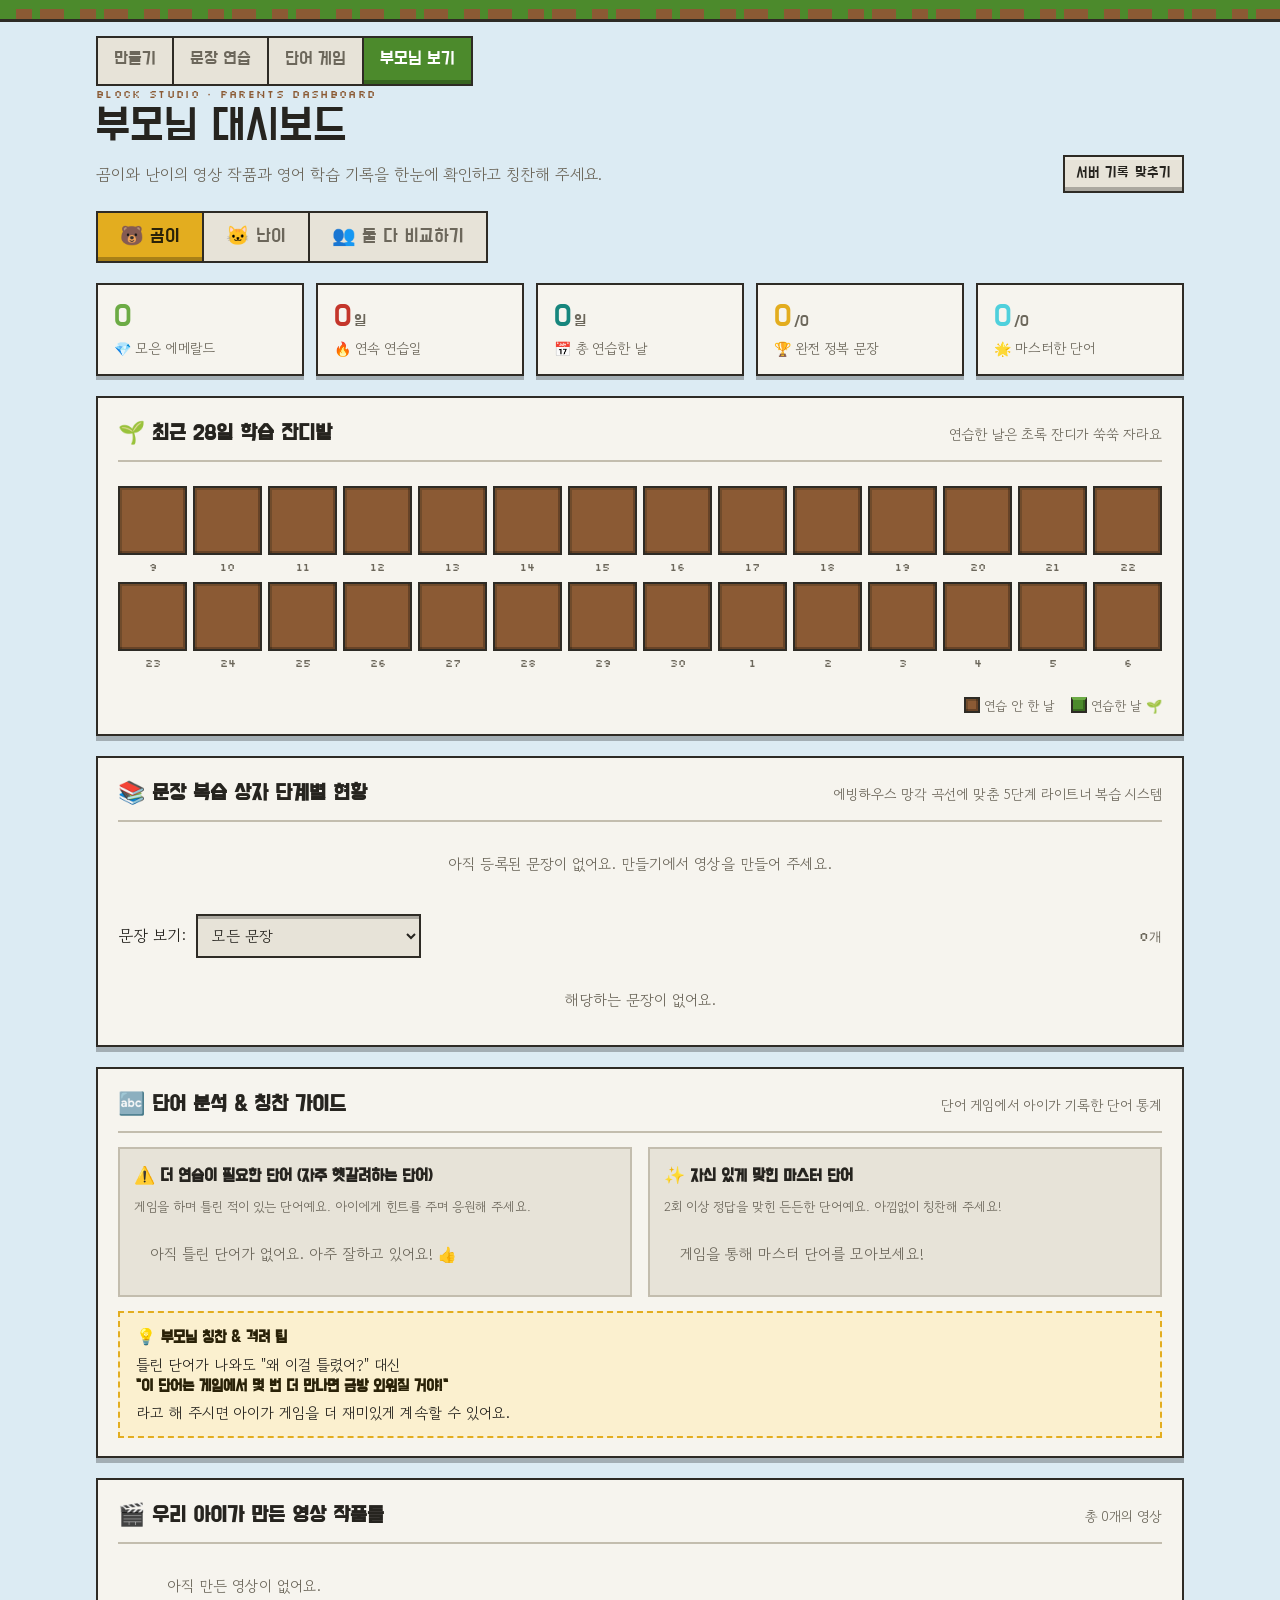
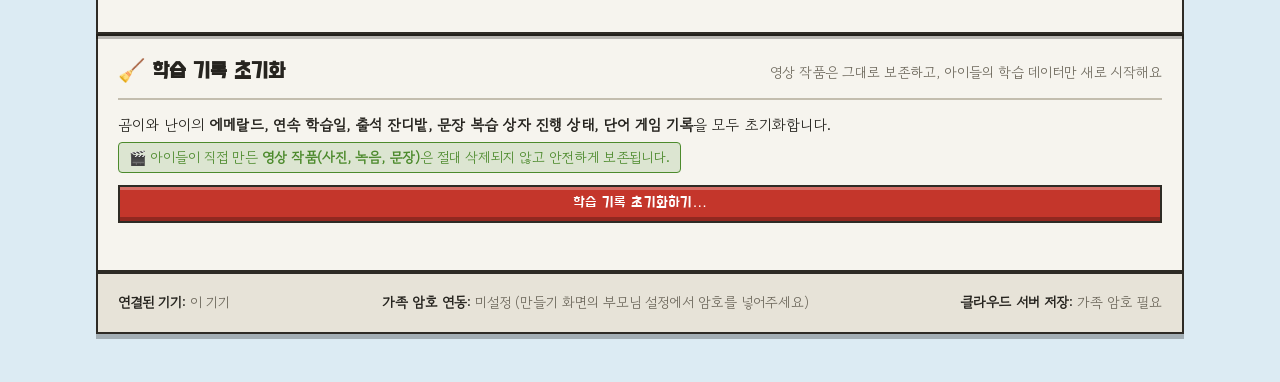
==== commit 497550b0: "feat: 부모님 대시보드 내 학습 기록 초기화 기능 추가 (영상 보존)" ====
--- a/parent.html
+++ b/parent.html
@@ -152,6 +152,32 @@
     </div>
   </section>
 
+  <!-- 학습 기록 초기화 (영상은 보존하고 아이들 학습 데이터만 삭제) -->
+  <section class="parent-card parent-reset-card" aria-label="학습 데이터 초기화">
+    <div class="parent-card-head">
+      <h2>🧹 학습 기록 초기화</h2>
+      <span class="note">영상 작품은 그대로 보존하고, 아이들의 학습 데이터만 새로 시작해요</span>
+    </div>
+    <div class="parent-reset-box">
+      <p class="parent-reset-desc">
+        곰이와 난이의 <b>에메랄드, 연속 학습일, 출석 잔디밭, 문장 복습 상자 진행 상태, 단어 게임 기록</b>을 모두 초기화합니다.<br>
+        <span class="parent-keep-badge">🎬 아이들이 직접 만든 <strong>영상 작품(사진, 녹음, 문장)</strong>은 절대 삭제되지 않고 안전하게 보존됩니다.</span>
+      </p>
+      <div class="parent-reset-actions">
+        <button type="button" class="btn small red" id="resetProgressOpen">학습 기록 초기화하기…</button>
+        <div class="parent-reset-confirm" id="resetProgressConfirm" hidden>
+          <span class="confirm-msg">정말 초기화할까요? 확인을 위해 <b>초기화</b>를 입력해 주세요:</span>
+          <div class="row">
+            <input type="text" id="resetWord" autocomplete="off" placeholder="초기화" aria-label="확인 단어 입력">
+            <button type="button" class="btn small red" id="resetProgressGo" disabled>정말 초기화하기</button>
+            <button type="button" class="btn small" id="resetProgressCancel">취소</button>
+          </div>
+        </div>
+      </div>
+      <p class="status" id="resetStatus" role="status"></p>
+    </div>
+  </section>
+
   <!-- 기기 및 서버 연동 상태 안내 -->
   <section class="parent-card parent-sync-card" aria-label="시스템 정보">
     <div class="parent-sync-info">
--- a/css/style.css
+++ b/css/style.css
@@ -102,6 +102,7 @@
 .btn.grass { background: var(--grass); color: var(--on-color); }
 .btn.red { background: var(--redstone); color: var(--on-color); }
 .btn.gold { background: var(--gold); color: var(--gold-ink); }
+.btn.emerald { background: #229954; color: var(--on-color); }
 .btn.small { font-size: 15px; min-height: 38px; padding: 5px 11px 8px; }
 .btn.big { font-size: 24px; min-height: 60px; padding: 10px 28px 14px; }
 .btn svg { width: 18px; height: 18px; flex: none; }
@@ -281,6 +282,9 @@
 .bar { height: 16px; border: 2px solid var(--edge); background: var(--panel-2); margin-top: 10px; }
 .bar i { display: block; height: 100%; width: 0; background: repeating-linear-gradient(90deg, var(--grass) 0 12px, var(--grass-hi) 12px 16px); }
 .note { font-size: 14px; color: var(--muted); margin: 0; }
+.erase { margin-top: 18px; padding-top: 14px; border-top: 2px dashed var(--line); }
+.erase-confirm { margin-top: 8px; }
+.erase-confirm input { max-width: 140px; }
 .storage-note { font-size: 13px; color: var(--muted); padding-block: 10px 0; }
 
 .drop-overlay { position: fixed; inset: 0; background: rgba(20, 30, 20, .55); display: grid; place-items: center; z-index: 50; pointer-events: none; }
@@ -314,11 +318,14 @@
 .learn-filter { gap: 10px; }
 .learn-filter .lab { margin: 0; }
 .learn-filter select { max-width: 100%; }
-.sent-list summary { cursor: pointer; color: var(--muted); }
+.sent-list summary { cursor: pointer; color: var(--muted); font-family: var(--f-display); font-size: 17px; }
+.sent-list-bar { margin: 8px 0 10px; display: flex; justify-content: flex-end; }
 .sent-list ul { list-style: none; margin: 8px 0 0; padding: 0; display: grid; gap: 6px; }
-.sent-list li { display: grid; grid-template-columns: auto minmax(0, 1fr); gap: 2px 10px; padding: 6px 8px; border: 2px solid var(--line); background: var(--panel); align-items: center; }
-.sent-list li .ko { grid-column: 2; font-size: 13px; color: var(--muted); }
-.sent-list li .en { font-family: var(--f-kid); font-size: 17px; }
+.sent-list li { display: grid; grid-template-columns: auto minmax(0, 1fr) auto; gap: 4px 10px; padding: 6px 10px; border: 2px solid var(--line); background: var(--panel); align-items: center; }
+.sent-list-text { display: grid; gap: 2px; min-width: 0; }
+.sent-list li .ko { font-size: 13px; color: var(--muted); }
+.sent-list li .en { font-family: var(--f-kid); font-size: 18px; }
+.sent-list-tools { display: flex; align-items: center; gap: 6px; }
 .boxes { display: inline-flex; gap: 2px; grid-row: span 2; }
 .boxes i { width: 10px; height: 10px; border: 2px solid var(--edge); background: var(--panel-2); }
 .boxes i.on { background: var(--grass-hi); }
@@ -376,6 +383,58 @@
   padding: 0 6px; cursor: pointer; min-height: 44px; }
 .mask.peek { color: var(--gold-ink); background: var(--gold); letter-spacing: 0; }
 
+/* ---------- 모든 문장 한꺼번에 보기 ---------- */
+.all-view { background: var(--panel); border: 2px solid var(--edge); box-shadow: 0 5px 0 var(--shade); padding: 18px; display: grid; gap: 16px; }
+.all-header { display: grid; gap: 12px; border-bottom: 2px solid var(--line); padding-bottom: 14px; }
+.all-title-row { display: flex; align-items: center; justify-content: space-between; gap: 12px; flex-wrap: wrap; }
+.all-title-row h2 { margin: 0; font-family: var(--f-display); font-weight: 400; font-size: clamp(24px, 4.5vw, 32px); line-height: 1.1; }
+.all-count-badge { font-family: var(--f-display); font-size: 16px; padding: 4px 12px; background: var(--panel-2); border: 2px solid var(--edge); color: var(--muted); }
+.all-toolbar { display: flex; align-items: center; justify-content: space-between; gap: 10px; flex-wrap: wrap; }
+.all-filter-group { display: flex; gap: 8px; align-items: center; flex-wrap: wrap; flex: 1 1 300px; }
+.all-filter-group select { max-width: 220px; }
+.all-filter-group input[type="search"] { flex: 1; min-width: 160px; max-width: 320px; font-size: 15px; }
+.all-action-group { display: flex; gap: 8px; align-items: center; flex-wrap: wrap; }
+#allAutoPlay.playing { animation: blink 1s steps(2) infinite; }
+
+.all-grid { display: grid; grid-template-columns: repeat(auto-fill, minmax(320px, 1fr)); gap: 14px; }
+.all-card { background: var(--panel-2); border: 2px solid var(--edge); box-shadow: 0 4px 0 var(--shade); display: flex; flex-direction: column; position: relative; transition: transform .12s, box-shadow .12s; }
+.all-card:hover { transform: translateY(-2px); }
+.all-card.now-playing { outline: 4px solid var(--gold); outline-offset: -1px; background: var(--gold-soft); box-shadow: 0 0 16px rgba(227, 173, 31, .6); transform: scale(1.01); }
+
+.all-card-top { display: flex; justify-content: space-between; align-items: center; padding: 6px 10px; background: var(--panel); border-bottom: 2px solid var(--line); font-size: 13px; gap: 8px; }
+.all-card-tags { display: flex; align-items: center; gap: 6px; min-width: 0; }
+.all-num { font-family: var(--f-pixel); font-size: 12px; padding: 1px 6px; background: var(--shade); color: var(--on-color); }
+.all-proj-tag { color: var(--muted); white-space: nowrap; overflow: hidden; text-overflow: ellipsis; max-width: 130px; font-size: 13px; }
+.all-box-badge { display: flex; align-items: center; gap: 6px; }
+.all-box-name { font-family: var(--f-display); font-size: 14px; color: var(--muted); }
+.all-box-badge.master .all-box-name { color: var(--grass); font-weight: bold; }
+
+.all-card-body { display: grid; grid-template-columns: 104px minmax(0, 1fr); gap: 12px; padding: 12px; flex: 1; align-items: start; }
+@media (max-width: 480px) {
+  .all-card-body { grid-template-columns: 80px minmax(0, 1fr); gap: 10px; padding: 10px; }
+}
+.all-card-thumb { width: 100%; aspect-ratio: 16 / 10; border: 2px solid var(--edge); background: #0d1014; display: grid; place-items: center; overflow: hidden; }
+.all-card-thumb img { width: 100%; height: 100%; object-fit: cover; display: block; }
+.all-card-thumb.no-img { font-size: 26px; background: var(--panel); }
+
+.all-card-content { display: grid; gap: 6px; min-width: 0; }
+.all-card-en { margin: 0; font-family: var(--f-kid); font-size: 21px; line-height: 1.25; word-break: keep-all; overflow-wrap: anywhere; }
+.all-card-ko { margin: 0; font-size: 15px; color: var(--muted); line-height: 1.35; word-break: keep-all; position: relative; }
+.all-card-ko.masked-ko { background: var(--panel); border: 2px dashed var(--line); padding: 4px 8px; cursor: pointer; border-radius: 0; min-height: 32px; display: flex; align-items: center; }
+.all-card-ko.masked-ko .ko-text { visibility: hidden; }
+.all-card-ko.masked-ko .ko-peek-hint { display: inline-block; position: absolute; inset: 0; text-align: center; line-height: 30px; font-size: 13px; color: var(--muted); font-family: var(--f-display); }
+.all-card-ko.masked-ko.revealed .ko-text { visibility: visible; }
+.all-card-ko.masked-ko.revealed .ko-peek-hint { display: none; }
+
+.all-card-words { display: flex; flex-wrap: wrap; gap: 4px; margin-top: 2px; }
+.all-word-tag { font-size: 12px; background: var(--panel); border: 1px solid var(--line); padding: 1px 6px; color: var(--muted); }
+
+.all-card-footer { display: flex; justify-content: space-between; align-items: center; padding: 8px 10px; background: var(--panel); border-top: 2px solid var(--line); gap: 6px; flex-wrap: wrap; }
+.all-audio-btns, .all-act-btns { display: flex; gap: 5px; align-items: center; }
+
+.all-empty { grid-column: 1 / -1; padding: 40px 20px; text-align: center; border: 2px dashed var(--line); background: var(--panel); display: grid; gap: 12px; justify-items: center; font-size: 18px; color: var(--muted); font-family: var(--f-display); }
+.all-footer-bar { display: flex; justify-content: center; margin-top: 8px; }
+
 /* ==========================================================
    단어 게임 (words.html) — 게임기처럼: 큰 게임 판에서 바로 시작,
    문제는 간판, 보기는 색이 다른 큰 블록. 색은 위 토큰만 쓴다.
@@ -389,6 +448,22 @@
 .gem-ico, .wg-gems i { display: inline-block; width: 18px; height: 22px; background: linear-gradient(135deg, var(--grass-hi) 0 45%, var(--grass) 45%);
   clip-path: polygon(50% 0, 100% 28%, 100% 72%, 50% 100%, 0 72%, 0 28%); }
 
+.wg-bgm-btn {
+  font-family: var(--f-display);
+  font-size: 15px;
+  background: var(--panel);
+  border: 2px solid var(--edge);
+  color: var(--ink);
+  padding: 4px 12px;
+  min-height: 38px;
+  cursor: pointer;
+  box-shadow: inset 0 -3px 0 var(--shade);
+  transition: transform .1s, background .12s;
+}
+.wg-bgm-btn:hover { filter: brightness(1.06); }
+.wg-bgm-btn:active { transform: translateY(2px); box-shadow: none; }
+.wg-bgm-btn.muted { opacity: .7; background: var(--panel-2); color: var(--muted); }
+
 .wg-msg { margin: 0 0 16px; padding: 12px 16px; font-family: var(--f-kid); font-size: 21px; background: var(--gold-soft); border: 2px solid var(--edge); }
 .wg-msg[hidden] { display: none; }
 
@@ -406,24 +481,30 @@
   background: var(--gold); border: 3px solid var(--edge); box-shadow: inset 0 -6px 0 var(--shade), inset 0 4px 0 var(--shine); transform: translateY(-8px) rotate(-8deg); }
 .wg-art-match i.b { background: var(--panel); color: var(--helper-edge); transform: translateY(-14px); }
 .wg-art-match i:last-child { transform: translateY(-8px) rotate(8deg); }
-.wg-art-quiz { gap: 14px; }
-.wg-art-quiz .sign { font-family: var(--f-kid); font-size: 32px; padding: 6px 16px 8px; background: var(--panel); border: 3px solid var(--edge); transform: translateY(-10px);
-  box-shadow: 0 5px 0 var(--dirt); }
-.wg-art-quiz .ops { display: grid; grid-template-columns: repeat(2, 26px); gap: 5px; transform: translateY(-10px); }
-.wg-art-quiz .ops i { width: 26px; height: 20px; border: 2px solid var(--edge); background: var(--grass); }
-.wg-art-quiz .ops i:nth-child(2) { background: var(--helper-edge); }
-.wg-art-quiz .ops i:nth-child(3) { background: var(--gold); }
-.wg-art-quiz .ops i:nth-child(4) { background: var(--dirt); }
+
+
+/* 게임 빠르기 선택 */
+.wg-speed-row { display: flex; align-items: center; gap: 8px; margin-top: 2px; }
+.wg-speed-lab { font-family: var(--f-display); font-size: 15px; color: var(--muted); }
+.wg-speed-picks { display: inline-flex; border: 2px solid var(--edge); background: var(--panel-2); }
+.wg-speed-picks .sp-btn {
+  font-family: var(--f-display); font-size: 15px; border: 0; padding: 4px 10px; min-height: 36px;
+  background: transparent; color: var(--muted); cursor: pointer; transition: background .12s, color .12s;
+}
+.wg-speed-picks .sp-btn + .sp-btn { border-left: 2px solid var(--edge); }
+.wg-speed-picks .sp-btn.on { background: var(--gold); color: var(--gold-ink); font-weight: 700; }
+@media (pointer: coarse) { .wg-speed-picks .sp-btn { min-height: 42px; padding: 4px 12px; } }
 
 /* 게임 판의 시작 버튼: 누르면 바로 시작 */
 .wg-go { display: flex; flex-wrap: wrap; gap: 8px; margin-top: 4px; }
 .wg-go button { flex: 1 1 0; min-width: 118px; white-space: nowrap; min-height: 58px; padding: 8px 10px 12px; font-family: var(--f-display); font-size: 21px; cursor: pointer;
   border: 3px solid var(--edge); box-shadow: inset 0 -5px 0 var(--shade), inset 0 4px 0 var(--shine); }
 .g-match .wg-go button { background: var(--gold); color: var(--gold-ink); }
-.g-quiz .wg-go button { background: var(--helper-edge); color: var(--on-color); }
 .g-mine .wg-go button { background: var(--stone-dark); color: var(--on-color); }
 .g-night .wg-go button { background: var(--ghost-dark); color: var(--on-color); }
 .g-cart .wg-go button { background: var(--dirt); color: var(--on-color); }
+.g-craft .wg-go button { background: #8e5828; color: var(--on-color); }
+.g-world .wg-go button { background: #1c6d7a; color: var(--on-color); }
 /* 새 게임 판: 맨 위에 넓게(그림 | 글·버튼) */
 .wg-games .wide { grid-column: 1 / -1; grid-template-columns: minmax(240px, 360px) 1fr; column-gap: 20px; }
 .wg-games .wide > :not(.wg-art) { grid-column: 2; }
@@ -703,17 +784,18 @@
 .ng-hearts i.lost svg { fill: var(--line); opacity: .6; }
 .ng-count { font-family: var(--f-display); font-size: 22px; }
 .ng-count + .wg-quit { margin-left: auto; }
-.ng-field { --hz: 44%; position: relative; height: 380px; overflow: hidden; border: 3px solid var(--edge); box-shadow: 0 7px 0 var(--shade);
-  background:
-    radial-gradient(circle at 12% 18%, var(--moon) 0 1.5px, transparent 2px), radial-gradient(circle at 34% 9%, var(--moon) 0 1px, transparent 1.5px),
-    radial-gradient(circle at 47% 26%, var(--moon) 0 1.5px, transparent 2px), radial-gradient(circle at 63% 12%, var(--moon) 0 1px, transparent 1.5px),
-    radial-gradient(circle at 78% 30%, var(--moon) 0 1.5px, transparent 2px), radial-gradient(circle at 90% 8%, var(--moon) 0 1px, transparent 1.5px),
-    radial-gradient(circle at 24% 38%, var(--moon) 0 1px, transparent 1.5px), radial-gradient(circle at 55% 40%, var(--moon) 0 1px, transparent 1.5px),
-    linear-gradient(var(--night-top), var(--night-low) var(--hz), var(--night-grass) var(--hz) calc(var(--hz) + 4%), var(--night-field) calc(var(--hz) + 4%)); }
-.ng-field::before { content: ''; position: absolute; inset: 0; pointer-events: none; opacity: 0; transition: opacity 1.4s ease;
-  background: linear-gradient(var(--dawn-top), var(--dawn) var(--hz), var(--grass-hi) var(--hz) calc(var(--hz) + 4%), var(--grass) calc(var(--hz) + 4%)); }
-.ng-field.dawn::before { opacity: 1; }
-.ng-field::after { content: ''; position: absolute; inset: 0; pointer-events: none; z-index: 8; opacity: 0; box-shadow: inset 0 0 0 10px var(--redstone); }
+.ng-field { position: relative; height: 380px; overflow: hidden; border: 3px solid var(--edge); box-shadow: 0 7px 0 var(--shade); background: #182844; }
+.ng-field.hurt { animation: ng-field-shake .4s ease-out; }
+@keyframes ng-field-shake { 0%, 100% { transform: none; } 20% { transform: translate(-5px, 3px); } 40% { transform: translate(5px, -3px); } 60% { transform: translate(-3px, 2px); } 80% { transform: translate(3px, -1px); } }
+.ng-canvas3d { position: absolute; inset: 0; width: 100%; height: 100%; display: block; outline: none; }
+.ng-signs { position: absolute; inset: 0; pointer-events: none; z-index: 5; overflow: hidden; }
+.ng-sign3d { position: absolute; font-family: var(--f-kid); font-size: 21px; line-height: 1.15; padding: 4px 12px 6px; max-width: 170px; text-align: center; overflow-wrap: anywhere;
+  background: #c89552; color: #1e1206; border: 2px solid #543516; box-shadow: inset 1px 1px 0 #fad596, inset -2px -2px 0 #7e4d1e, 0 5px 0 rgba(0,0,0,0.6);
+  pointer-events: none; cursor: default; user-select: none; transform-origin: center bottom; will-change: transform, left, top; transition: background .12s, border-color .12s; }
+.ng-sign3d::after { content: ''; position: absolute; bottom: -6px; left: 50%; transform: translateX(-50%); width: 4px; height: 6px; background: #543516; }
+.ng-sign3d.hit { background: #e04545; color: #fff; border-color: #7a1515; box-shadow: 0 0 14px #ff2222; }
+.ng-crosshair { position: absolute; top: 50%; left: 50%; transform: translate(-50%, -50%); font-family: monospace; font-size: 24px; line-height: 1; color: rgba(255, 255, 255, 0.4); text-shadow: 0 0 1px #000; pointer-events: none; z-index: 4; user-select: none; }
+.ng-field::after { content: ''; position: absolute; inset: 0; pointer-events: none; z-index: 8; opacity: 0; box-shadow: inset 0 0 0 12px var(--redstone), inset 0 0 32px rgba(255, 30, 30, 0.45); }
 .ng-field.hurt::after { animation: ng-hurt .5s ease-out; }
 @keyframes ng-hurt { 20% { opacity: 1; } }
 .ng-moon { position: absolute; z-index: 1; top: 8%; left: calc(4% + var(--p, 0) * 78%); width: 44px; height: 44px; transition: left .6s ease;
@@ -728,8 +810,64 @@
 .ng-mob .ng-creature { width: 44px; height: 66px; display: block; filter: drop-shadow(2px 2px 0 var(--shade)); }
 .ng-mob.lane0 .ng-creature { width: 38px; height: 57px; }
 .ng-mob.lane2 .ng-creature { width: 50px; height: 75px; }
-.ng-sign { font-family: var(--f-kid); font-size: 22px; line-height: 1.1; padding: 1px 8px 3px; max-width: 150px; text-align: center; overflow-wrap: anywhere;
-  background: var(--panel); color: var(--ink); border: 2px solid var(--edge); box-shadow: 0 3px 0 var(--dirt); }
+.ng-sign { font-family: var(--f-kid); font-size: 22px; line-height: 1.1; padding: 3px 10px 5px; max-width: 150px; text-align: center; overflow-wrap: anywhere;
+  background: #b8945f; color: #201509; border: 2px solid #543d1f; box-shadow: inset 1px 1px 0 #d9b882, inset -2px -2px 0 #4a3418, 0 3px 0 rgba(0,0,0,0.4); position: relative; }
+.ng-sign::after { content: ''; position: absolute; bottom: -5px; left: 50%; transform: translateX(-50%); width: 3px; height: 5px; background: #543d1f; }
+.ng-mob.hit-flash .ng-creature { filter: drop-shadow(0 0 10px #ff2222) brightness(1.3) saturate(2.5); transform: scale(0.95) translateX(-4px); transition: transform 0.08s ease-out, filter 0.08s ease-out; }
+
+/* 마인크래프트 3D 몹 애니메이션 */
+.ng-mob .mc-leg-near { transform-origin: 10px 25px; animation: mc-leg-near-walk 0.75s ease-in-out infinite alternate; }
+.ng-mob .mc-leg-far { transform-origin: 14px 25px; animation: mc-leg-far-walk 0.75s ease-in-out infinite alternate; }
+@keyframes mc-leg-near-walk { 0% { transform: rotate(-16deg); } 100% { transform: rotate(16deg); } }
+@keyframes mc-leg-far-walk { 0% { transform: rotate(16deg); } 100% { transform: rotate(-16deg); } }
+
+/* 좀비 양팔: 앞으로 뻗은 채 미세 흔들림 */
+.ng-creature.zombie .mc-arm-near { transform-origin: 8px 16px; animation: mc-zombie-arm-near 0.8s ease-in-out infinite alternate; }
+.ng-creature.zombie .mc-arm-far { transform-origin: 14px 15px; animation: mc-zombie-arm-far 0.8s ease-in-out infinite alternate; }
+@keyframes mc-zombie-arm-near { 0% { transform: rotate(-3deg); } 100% { transform: rotate(4deg); } }
+@keyframes mc-zombie-arm-far { 0% { transform: rotate(3deg); } 100% { transform: rotate(-4deg); } }
+
+/* 스켈레톤 활 조준 호흡 */
+.ng-creature.skeleton .mc-arm-near { transform-origin: 8px 16px; animation: mc-skel-aim 1.2s ease-in-out infinite alternate; }
+@keyframes mc-skel-aim { 0% { transform: rotate(-2deg); } 100% { transform: rotate(3deg); } }
+
+/* 크리퍼 4족 보행 */
+.ng-creature.creeper .mc-leg-front-near, .ng-creature.creeper .mc-leg-rear-far { transform-origin: 18px 28px; animation: mc-creeper-leg1 0.6s ease-in-out infinite alternate; }
+.ng-creature.creeper .mc-leg-front-far, .ng-creature.creeper .mc-leg-rear-near { transform-origin: 10px 28px; animation: mc-creeper-leg2 0.6s ease-in-out infinite alternate; }
+@keyframes mc-creeper-leg1 { 0% { transform: rotate(-14deg); } 100% { transform: rotate(14deg); } }
+@keyframes mc-creeper-leg2 { 0% { transform: rotate(14deg); } 100% { transform: rotate(-14deg); } }
+
+/* 엔더맨 엔더 스파크 입자 */
+.ng-creature.enderman .mc-spark { animation: mc-ender-float 1.2s ease-in-out infinite alternate; }
+.ng-creature.enderman .mc-spark.s1 { animation-delay: 0s; }
+.ng-creature.enderman .mc-spark.s2 { animation-delay: 0.3s; }
+.ng-creature.enderman .mc-spark.s3 { animation-delay: 0.6s; }
+.ng-creature.enderman .mc-spark.s4 { animation-delay: 0.9s; }
+@keyframes mc-ender-float {
+  0% { transform: translate(0, 0) scale(0.8); opacity: 0.3; }
+  50% { transform: translate(1px, -2px) scale(1.2); opacity: 0.9; }
+  100% { transform: translate(-1px, -4px) scale(0.6); opacity: 0.2; }
+}
+
+/* 머리 리듬 흔들림 */
+.ng-mob .mc-head { transform-origin: 12px 14px; animation: mc-head-bob 0.75s ease-in-out infinite alternate; }
+@keyframes mc-head-bob { 0% { transform: rotate(-2deg); } 100% { transform: rotate(2deg); } }
+
+/* 바닥 그림자 호흡 */
+.mc-shadow { transform-origin: 13px 37.5px; animation: mc-shadow-scale 0.75s ease-in-out infinite alternate; }
+@keyframes mc-shadow-scale { 0% { transform: scale(0.94); opacity: 0.3; } 100% { transform: scale(1.04); opacity: 0.42; } }
+
+@media (prefers-reduced-motion: reduce) {
+  .ng-mob .mc-leg-near, .ng-mob .mc-leg-far,
+  .ng-creature.zombie .mc-arm-near, .ng-creature.zombie .mc-arm-far,
+  .ng-creature.skeleton .mc-arm-near,
+  .ng-creature.creeper .mc-leg-front-near, .ng-creature.creeper .mc-leg-rear-far,
+  .ng-creature.creeper .mc-leg-front-far, .ng-creature.creeper .mc-leg-rear-near,
+  .ng-creature.enderman .mc-spark, .ng-mob .mc-head, .mc-shadow {
+    animation: none;
+  }
+}
+
 .ng-mob.pop .ng-creature { animation: ng-pop .36s ease-out forwards; }
 .ng-mob.pop .ng-sign, .ng-mob.bump .ng-sign { transition: opacity .3s; opacity: 0; }
 .ng-mob.bump .ng-creature { animation: ng-bump .36s ease-in forwards; }
@@ -769,6 +907,8 @@
   .ng-mob.lane0 .ng-creature { width: 28px; height: 42px; }
   .ng-mob.lane2 .ng-creature { width: 40px; height: 60px; }
   .ng-sign { font-size: 18px; max-width: 110px; }
+  .ng-sign3d { font-size: 17px; padding: 3px 8px 5px; }
+  .ng-crosshair { font-size: 20px; }
   .ng-opts { grid-template-columns: repeat(2, minmax(0, 1fr)); gap: 8px; }
   .ng-opt { min-height: 64px; font-size: 22px; }
   .ng-play { grid-template-columns: 1fr; gap: 8px; }
@@ -1046,6 +1186,17 @@
 .parent-sync-info span { color: var(--muted); }
 .parent-empty { margin: 0; padding: 16px; text-align: center; color: var(--muted); font-size: 15px; }
 
+/* 학습 데이터 초기화 카드 */
+.parent-reset-card { border-color: var(--edge); }
+.parent-reset-box { display: grid; gap: 12px; }
+.parent-reset-desc { margin: 0; font-size: 15px; color: var(--ink); line-height: 1.5; }
+.parent-keep-badge { display: inline-block; margin-top: 6px; padding: 4px 10px; background: rgba(76, 138, 44, 0.15); border: 1px solid var(--grass); border-radius: 4px; color: var(--grass); font-size: 14px; }
+.parent-reset-actions { display: flex; flex-direction: column; gap: 8px; }
+.parent-reset-confirm { background: var(--panel-2); border: 2px dashed var(--redstone); padding: 12px 14px; display: grid; gap: 8px; }
+.parent-reset-confirm .confirm-msg { font-size: 14px; color: var(--ink); }
+.parent-reset-confirm .row { display: flex; gap: 8px; flex-wrap: wrap; align-items: center; }
+.parent-reset-confirm input { min-height: 38px; font-size: 15px; width: 140px; }
+
 @media (prefers-reduced-motion: reduce) {
   .cart-me .cart-svg, .cart-me.hop, .cart-field.crash .cart-me, .cart-field.crash::after, .cart-block, .cart-sign.right b { animation: none; }
   .ng-mob.pop .ng-creature, .ng-mob.bump .ng-creature, .ng-field.hurt::after, .ng-field.hurt .ng-house, .ng-opt.swap .lbl { animation: none; }
@@ -1067,3 +1218,565 @@
 .wg-art-cart .wheel-turn { transform-box: fill-box; transform-origin: center; animation: cart-wheel-preview 1.4s linear infinite; }
 @keyframes cart-wheel-preview { to { transform: rotate(360deg); } }
 @media (prefers-reduced-motion: reduce) { .wg-art-cart .wheel-turn, .cart-wall .flame, .cart-wall .flame-core, .cart-wall .torch-glow { animation: none; } .cart-spark { display: none; } }
+
+/* ---------- 조합대 제작소 ---------- */
+.wg-art-craft { background: linear-gradient(#5a391c 0 70%, #3e2612 70%); position: relative; }
+.art-craft-table { display: flex; align-items: center; justify-content: center; gap: 14px; background: #c6c6c6; border: 3px solid var(--edge); box-shadow: inset 2px 2px 0 #fff, inset -2px -2px 0 #555, 0 5px 0 rgba(0,0,0,0.3); padding: 8px 12px; }
+.act-grid { display: grid; grid-template-columns: repeat(3, 16px); gap: 2px; }
+.act-grid i { width: 16px; height: 16px; background: #8b8b8b; border: 1px solid #373737; border-bottom-color: #fff; border-right-color: #fff; display: block; }
+.act-grid i.gem { background: #32cad8; box-shadow: inset 1px 1px 0 #fff, inset -1px -1px 0 #0d5462; }
+.act-grid i.stk { background: #845932; box-shadow: inset 1px 1px 0 #a07246, inset -1px -1px 0 #583c1d; }
+.act-arr { font-family: var(--f-pixel); font-size: 16px; color: #555; }
+.act-out { width: 28px; height: 28px; background: #8b8b8b; border: 2px solid #373737; border-bottom-color: #fff; border-right-color: #fff; display: grid; place-items: center; }
+.act-out svg { width: 22px; height: 22px; }
+
+.wg-craft { max-width: 900px; gap: 12px; }
+.craft-recipe-name { font-family: var(--f-display); font-size: 22px; color: var(--gold); }
+.craft-prog { font-family: var(--f-pixel); font-size: 15px; color: var(--muted); background: var(--panel); border: 2px solid var(--edge); padding: 2px 8px; }
+.craft-count { font-family: var(--f-display); font-size: 18px; color: var(--muted); margin-left: auto; }
+.craft-time { font-family: var(--f-pixel); font-size: 22px; min-width: 52px; text-align: center; padding: 0 8px 2px; background: var(--panel); border: 3px solid var(--edge); font-variant-numeric: tabular-nums; color: var(--gold); }
+.craft-time.low { background: var(--redstone); color: #ffffff; animation: blink 1s steps(2) infinite; }
+.craft-time + .wg-quit { margin-left: 0; }
+
+/* 조합대 상단 작업대 & GUI */
+.craft-table { position: relative; border: 3px solid var(--edge); box-shadow: 0 7px 0 var(--shade); background: #312113 linear-gradient(135deg, rgba(255,255,255,0.04) 25%, transparent 25%, transparent 50%, rgba(255,255,255,0.04) 50%, rgba(255,255,255,0.04) 75%, transparent 75%); background-size: 32px 32px; padding: 16px 14px 20px; display: grid; gap: 14px; justify-items: center; overflow: hidden; }
+
+/* 문제 간판 & 10초 타이머 바 */
+.craft-time-bar { width: 100%; height: 6px; background: rgba(50, 25, 5, 0.45); border-radius: 3px; overflow: hidden; margin-bottom: 4px; box-shadow: inset 0 1px 2px rgba(0,0,0,0.4); }
+.craft-time-fill { height: 100%; width: 100%; background: linear-gradient(90deg, #32cad8, #4de975); transition: width 0.08s linear, background 0.3s ease; }
+.craft-time-bar.low .craft-time-fill { background: #e02020; }
+.craft-prompt-sign {
+  position: relative; z-index: 2; min-width: 240px; max-width: calc(100% - 32px); text-align: center; padding: 6px 20px 8px;
+  background: #b8945f; color: #201509; border: 3px solid #543d1f; box-shadow: inset 1px 1px 0 #d9b882, inset -2px -2px 0 #4a3418, 0 4px 0 rgba(0,0,0,0.3); display: grid; justify-items: center; gap: 2px;
+}
+.craft-prompt-sign.wrong { animation: wg-shake .35s; }
+.craft-prompt-sign small { font-size: 14px; color: #432e14; }
+.craft-prompt-sign b { font-family: var(--f-kid); font-weight: 400; font-size: clamp(34px, 6vw, 48px); line-height: 1.1; overflow-wrap: anywhere; }
+
+/* 마인크래프트 GUI 창 (3x3 + 화살표 + 결과) */
+.craft-gui {
+  background: #c6c6c6; border: 3px solid var(--edge);
+  box-shadow: inset 3px 3px 0 #ffffff, inset -3px -3px 0 #555555, 0 6px 0 rgba(0,0,0,0.35);
+  padding: 12px 18px 16px; display: flex; align-items: center; justify-content: center; gap: 18px; flex-wrap: wrap;
+}
+.craft-gui-title { font-family: var(--f-pixel); font-size: 14px; color: #3f3f3f; display: block; margin-bottom: 6px; }
+
+/* 3x3 격자 */
+.craft-grid { display: grid; grid-template-columns: repeat(3, 56px); grid-template-rows: repeat(3, 56px); gap: 4px; }
+.craft-slot {
+  width: 56px; height: 56px; background: #8b8b8b;
+  border: 3px solid #373737; border-bottom-color: #ffffff; border-right-color: #ffffff;
+  display: grid; place-items: center; position: relative; box-sizing: border-box; overflow: hidden;
+}
+.craft-slot.ghost { background: #7c7c7c; }
+.craft-slot.ghost .slot-ghost-item { opacity: 0.35; filter: grayscale(0.5); transform: scale(0.85); animation: ghost-pulse 1.2s ease-in-out infinite alternate; }
+@keyframes ghost-pulse { 0% { transform: scale(0.8); opacity: 0.25; } 100% { transform: scale(0.95); opacity: 0.5; } }
+.craft-slot.placed { background: #9c9c9c; }
+.craft-slot.placed .mc-item-svg { width: 34px; height: 34px; animation: wg-pop 0.3s ease-out; }
+.craft-slot.pop { animation: slot-sparkle 0.35s ease-out; }
+@keyframes slot-sparkle { 50% { transform: scale(1.08); filter: brightness(1.3); } }
+.slot-lbl { display: none; }
+
+/* 화살표 */
+.craft-arrow-wrap { display: flex; align-items: center; justify-content: center; width: 44px; }
+.craft-arrow { position: relative; width: 38px; height: 26px; display: grid; place-items: center; }
+.craft-arrow-bg { font-family: var(--f-pixel); font-size: 28px; color: #555; line-height: 1; }
+.craft-arrow-fill { position: absolute; left: 0; top: 0; bottom: 0; width: 0%; overflow: hidden; transition: width 0.3s ease; }
+
+/* 결과 슬롯 */
+.craft-output-wrap { display: grid; justify-items: center; gap: 6px; }
+.craft-output-slot {
+  width: 68px; height: 68px; background: #8b8b8b;
+  border: 4px solid #373737; border-bottom-color: #ffffff; border-right-color: #ffffff;
+  display: grid; place-items: center; position: relative; box-sizing: border-box;
+}
+.craft-output-slot.blueprint svg { opacity: 0.25; filter: grayscale(1); transform: scale(0.85); }
+.craft-output-slot.ready {
+  background: #2b1736;
+  border-color: #a042ff;
+  box-shadow: 0 0 14px rgba(160, 66, 255, 0.6), inset 0 0 10px rgba(230, 140, 255, 0.4);
+}
+.craft-output-slot.ready svg { animation: enchant-glint 1.4s ease-in-out infinite alternate; filter: drop-shadow(0 0 4px #e080ff); }
+@keyframes enchant-glint { 0% { transform: scale(1) rotate(0deg); } 100% { transform: scale(1.1) rotate(3deg); } }
+.craft-output-slot.pop { animation: output-pop 0.45s ease-out; }
+@keyframes output-pop { 30% { transform: scale(1.22); } 100% { transform: scale(1); } }
+.craft-output-name { font-family: var(--f-display); font-size: 15px; color: #222; min-height: 18px; text-align: center; }
+
+/* 날아가는 재료 */
+.craft-fly-item { position: absolute; z-index: 9; width: 32px; height: 32px; pointer-events: none; }
+.craft-fly-item svg { width: 100%; height: 100%; }
+
+/* 재료 선택 버튼 4개 */
+.craft-pick { display: grid; grid-template-columns: repeat(2, minmax(0, 1fr)); gap: 12px; }
+.craft-btn {
+  position: relative; min-height: 84px; padding: 12px 14px 14px 54px;
+  font-family: var(--f-kid); font-size: clamp(22px, 3.4vw, 30px); line-height: 1.15; cursor: pointer;
+  background: #d4a373; color: #2b1806; border: 3px solid var(--edge); box-shadow: inset 0 -5px 0 #9c6644, inset 0 4px 0 #eddcd2;
+  text-align: left; overflow-wrap: anywhere;
+}
+.craft-btn .craft-btn-ico { position: absolute; left: 14px; top: 50%; transform: translateY(-50%); width: 30px; height: 30px; }
+.craft-btn .craft-btn-ico svg { width: 100%; height: 100%; display: block; }
+.craft-btn .key { position: absolute; top: 6px; right: 8px; font-family: var(--f-pixel); font-size: 11px; padding: 0 5px; background: rgba(0,0,0,0.3); color: #fff; }
+.craft-btn:hover:not(:disabled) { filter: brightness(1.05); transform: translateY(-2px); }
+.craft-btn:active:not(:disabled) { transform: translateY(3px); box-shadow: inset 0 -2px 0 #9c6644; }
+.craft-btn.right { background: var(--grass); color: #fff; animation: wg-pop .3s ease-out; }
+.craft-btn.wrong { background: var(--redstone); color: #fff; animation: wg-shake .35s; }
+
+/* 하단 핫바 (완성한 전설 아이템 보관함) */
+.craft-hotbar-wrap { background: var(--panel); border: 2px solid var(--edge); padding: 8px 12px; display: grid; gap: 6px; }
+.craft-hotbar-title { font-family: var(--f-display); font-size: 15px; color: var(--muted); }
+.craft-hotbar { list-style: none; margin: 0; padding: 0; display: flex; gap: 8px; flex-wrap: wrap; min-height: 44px; align-items: center; }
+.craft-hotbar-item {
+  display: flex; align-items: center; gap: 6px; background: #c6c6c6; border: 2px solid var(--edge);
+  box-shadow: inset 2px 2px 0 #fff, inset -2px -2px 0 #555; padding: 3px 8px;
+}
+.craft-hotbar-item svg { width: 24px; height: 24px; }
+.craft-hotbar-item b { font-family: var(--f-display); font-size: 15px; color: #222; }
+.craft-hotbar-item.pop { animation: wg-pop .4s ease-out; }
+
+.craft-win-txt { color: #a042ff; font-size: 26px; }
+.craft-over { position: absolute; inset: 0; z-index: 10; background: rgba(0,0,0,0.85); display: grid; place-items: center; color: #fff; font-family: var(--f-display); font-size: 32px; }
+
+@media (max-width: 600px) {
+  .craft-grid { grid-template-columns: repeat(3, 44px); grid-template-rows: repeat(3, 44px); gap: 3px; }
+  .craft-slot { width: 44px; height: 44px; border-width: 2px; }
+  .craft-output-slot { width: 54px; height: 54px; }
+  .craft-gui { gap: 10px; padding: 10px; }
+  .craft-pick { grid-template-columns: 1fr; }
+  .craft-btn { min-height: 64px; font-size: 22px; padding-left: 48px; }
+}
+
+/* =========================================================
+   내 월드 탐험 (실제 마인크래프트 게임 화면 & 1인칭 HUD)
+   ========================================================= */
+.wg-art-world {
+  position: relative;
+  display: flex;
+  align-items: center;
+  justify-content: center;
+}
+
+.world-hud-preview {
+  display: flex;
+  flex-direction: column;
+  align-items: center;
+  gap: 5px;
+  transform: translateY(-4px);
+}
+
+.world-hud-preview .wh-cross {
+  font-style: normal;
+  font-weight: bold;
+  font-size: 20px;
+  color: #fff;
+  text-shadow: 1px 1px 0 #000, -1px -1px 0 #000;
+  line-height: 1;
+}
+
+.world-hud-preview .wh-tip {
+  background: #100010;
+  border: 2px solid #5000ff;
+  box-shadow: 0 0 0 1px #100010;
+  color: #ffff55;
+  padding: 1px 8px;
+  font-family: 'Silkscreen', monospace;
+  font-size: 12px;
+}
+
+.world-hud-preview .wh-hotbar {
+  display: flex;
+  gap: 3px;
+  background: #8b8b8b;
+  padding: 3px;
+  border: 2px solid #1e1e1e;
+}
+
+.world-hud-preview .wh-hotbar i {
+  width: 20px;
+  height: 20px;
+  background: #727272;
+  border: 2px solid #373737;
+  font-style: normal;
+  font-size: 11px;
+  color: #fff;
+  display: grid;
+  place-items: center;
+}
+
+.world-scene-badge {
+  background: rgba(0, 0, 0, 0.45);
+  color: #95f8fd;
+  padding: 4px 10px;
+  border-radius: 6px;
+  font-size: 0.9rem;
+}
+
+.world-viewport {
+  position: relative;
+  width: 100%;
+  height: clamp(300px, 52vh, 430px);
+  background: linear-gradient(180deg, #78a7ff 0%, #a8c8ff 55%, #4b8324 55%, #376318 100%);
+  border: 4px solid #222;
+  border-radius: 12px;
+  overflow: hidden;
+  user-select: none;
+}
+
+.world-real-img {
+  position: absolute;
+  inset: 0;
+  width: 100%;
+  height: 100%;
+  object-fit: cover;
+  z-index: 1;
+  filter: brightness(0.92);
+}
+
+.world-canvas3d {
+  position: absolute;
+  inset: 0;
+  width: 100%;
+  height: 100%;
+  z-index: 2;
+  pointer-events: none;
+}
+
+/* 상단 마인크래프트 보스바 */
+.world-bossbar {
+  position: absolute;
+  top: 10px;
+  left: 50%;
+  transform: translateX(-50%);
+  width: min(380px, 82%);
+  text-align: center;
+  z-index: 5;
+}
+
+.world-boss-title {
+  color: #ff55ff;
+  font-family: 'Silkscreen', sans-serif;
+  font-size: 12px;
+  text-shadow: 2px 2px 0 #2a002a;
+  margin-bottom: 3px;
+}
+
+.world-boss-track {
+  height: 10px;
+  background: #2b092b;
+  border: 2px solid #140314;
+}
+
+.world-boss-fill {
+  height: 100%;
+  background: linear-gradient(180deg, #ff33ff, #990099);
+  transition: width 0.3s ease;
+}
+
+/* 좌측 상단 F3 좌표 오버레이 */
+.world-f3 {
+  position: absolute;
+  top: 10px;
+  left: 10px;
+  background: rgba(0, 0, 0, 0.4);
+  color: #eee;
+  font-size: 11px;
+  padding: 4px 8px;
+  z-index: 5;
+  text-shadow: 1px 1px 0 #000;
+}
+
+/* 정중앙 크로스헤어 */
+.world-crosshair {
+  position: absolute;
+  top: 38%;
+  left: 50%;
+  transform: translate(-50%, -50%);
+  font-size: 24px;
+  font-weight: bold;
+  color: rgba(255, 255, 255, 0.9);
+  text-shadow: 1px 1px 0 #000;
+  z-index: 5;
+  pointer-events: none;
+}
+
+/* 마인크래프트 고유 보라색 테두리 아이템 툴팁 문제창 */
+.world-tooltip {
+  position: absolute;
+  bottom: 34px;
+  left: 50%;
+  transform: translateX(-50%);
+  background: rgba(16, 0, 16, 0.92);
+  border: 3px solid #2c0863;
+  box-shadow: 0 0 0 2px #100010, 0 6px 16px rgba(0, 0, 0, 0.65);
+  padding: 10px 20px;
+  text-align: center;
+  z-index: 6;
+  min-width: min(380px, 88%);
+}
+
+.world-ask {
+  display: block;
+  color: #55ffff;
+  font-size: 0.88rem;
+  margin-bottom: 4px;
+}
+
+.world-word {
+  display: block;
+  color: #ffff55;
+  font-size: clamp(1.35rem, 3.5vw, 1.85rem);
+  text-shadow: 2px 2px 0 #3f3f15;
+}
+
+.world-sent-hint {
+  color: #d0d0d0;
+  font-size: 0.9rem;
+  margin-top: 4px;
+}
+
+/* 우측 하단 1인칭 오른손 다이아 곡괭이 */
+.world-hand {
+  position: absolute;
+  right: 22px;
+  bottom: -12px;
+  width: 115px;
+  height: 115px;
+  z-index: 6;
+  pointer-events: none;
+  transform-origin: bottom right;
+  animation: worldHandBob 2.2s ease-in-out infinite;
+}
+
+@keyframes worldHandBob {
+  0%, 100% { transform: translate(0, 0) rotate(0deg); }
+  50% { transform: translate(-5px, 6px) rotate(-4deg); }
+}
+
+.world-hand.swing {
+  animation: worldHandSwing 0.28s ease-out;
+}
+
+@keyframes worldHandSwing {
+  0% { transform: rotate(0deg); }
+  45% { transform: rotate(-55deg) translate(-18px, -10px); }
+  100% { transform: rotate(0deg); }
+}
+
+/* 하단 XP 경험치 바 */
+.world-xp-wrap {
+  position: absolute;
+  bottom: 8px;
+  left: 50%;
+  transform: translateX(-50%);
+  width: min(420px, 90%);
+  z-index: 6;
+}
+
+.world-xp-lv {
+  position: absolute;
+  top: -16px;
+  left: 50%;
+  transform: translateX(-50%);
+  color: #80ff20;
+  font-family: 'Silkscreen', monospace;
+  font-size: 13px;
+  text-shadow: 2px 0 0 #000, -2px 0 0 #000, 0 2px 0 #000, 0 -2px 0 #000;
+}
+
+.world-xp-bar {
+  height: 9px;
+  background: #1b1b1b;
+  border: 2px solid #000;
+}
+
+.world-xp-fill {
+  height: 100%;
+  width: 20%;
+  background: linear-gradient(90deg, #55ff55, #b4ff55);
+  transition: width 0.25s ease;
+}
+
+/* 오답 시 마인크래프트 피격 효과 */
+.world-viewport.world-hurt {
+  animation: worldHurtShake 0.32s ease;
+  box-shadow: inset 0 0 0 1000px rgba(255, 0, 0, 0.32);
+}
+
+@keyframes worldHurtShake {
+  0%, 100% { transform: rotate(0deg); }
+  30% { transform: rotate(-3deg) translateX(-6px); }
+  70% { transform: rotate(3deg) translateX(6px); }
+}
+
+/* 하단 마인크래프트 핫바 스타일 보기 버튼 */
+.world-hotbar {
+  display: grid;
+  grid-template-columns: repeat(4, 1fr);
+  gap: 6px;
+  background: #8b8b8b;
+  border: 4px solid #1e1e1e;
+  padding: 6px;
+  border-radius: 6px;
+  margin-top: 8px;
+}
+
+.world-slot {
+  position: relative;
+  min-height: 64px;
+  background: #8b8b8b;
+  border-top: 4px solid #373737;
+  border-left: 4px solid #373737;
+  border-right: 4px solid #ffffff;
+  border-bottom: 4px solid #ffffff;
+  color: #fff;
+  font-family: inherit;
+  font-size: clamp(1rem, 2.5vw, 1.25rem);
+  text-shadow: 2px 2px 0 #2b2b2b;
+  padding: 10px 8px 6px;
+  cursor: pointer;
+  display: flex;
+  align-items: center;
+  justify-content: center;
+  word-break: keep-all;
+}
+
+.world-slot:hover {
+  background: #a0a0a0;
+  outline: 3px solid #fff;
+}
+
+.world-slot.good {
+  background: #2e8b2e;
+  color: #ffff55;
+}
+
+.world-slot.bad {
+  background: #a82e2e;
+}
+
+.world-slot-num {
+  position: absolute;
+  top: 4px;
+  left: 6px;
+  font-size: 11px;
+  color: #ddd;
+}
+
+@media (max-width: 600px) {
+  .world-hotbar {
+    grid-template-columns: repeat(2, 1fr);
+  }
+}
+
+/* 콤보 배지 */
+.world-combo-badge {
+  background: linear-gradient(180deg, #ff9900, #cc3300);
+  color: #fff;
+  font-family: 'Silkscreen', monospace;
+  font-size: 13px;
+  padding: 4px 10px;
+  border-radius: 4px;
+  box-shadow: 0 0 8px rgba(255, 120, 0, 0.7);
+  animation: wg-pop 0.3s ease-out;
+}
+
+/* 제한시간 게이지 바 */
+.world-time-track {
+  height: 6px;
+  background: #1e1e1e;
+  border: 1px solid #000;
+  margin-top: 3px;
+}
+
+.world-time-fill {
+  height: 100%;
+  width: 100%;
+  background: linear-gradient(90deg, #ffcc00, #ff4400);
+  transition: width 0.1s linear;
+}
+
+/* 블록 타격 균열 오버레이 */
+.world-crack {
+  position: absolute;
+  top: 38%;
+  left: 50%;
+  transform: translate(-50%, -50%);
+  width: 140px;
+  height: 140px;
+  pointer-events: none;
+  z-index: 4;
+}
+
+.world-crack.k1 {
+  background: radial-gradient(circle, rgba(0,0,0,0.5) 15%, transparent 60%);
+  filter: contrast(200%);
+}
+
+.world-crack.k2 {
+  background: radial-gradient(circle, rgba(0,0,0,0.75) 35%, transparent 70%);
+  filter: contrast(300%);
+}
+
+.world-crack.k3 {
+  background: radial-gradient(circle, rgba(0,0,0,0.95) 55%, transparent 80%);
+}
+
+/* 실시간 보물 배낭 슬롯 */
+.world-backpack-wrap {
+  display: flex;
+  align-items: center;
+  gap: 10px;
+  background: rgba(0, 0, 0, 0.65);
+  border: 2px solid #333;
+  padding: 6px 12px;
+  border-radius: 8px;
+  margin-top: 6px;
+  min-height: 44px;
+}
+
+.world-backpack-title {
+  color: #55ffff;
+  font-size: 13px;
+  font-weight: bold;
+  white-space: nowrap;
+}
+
+.world-backpack {
+  list-style: none;
+  margin: 0;
+  padding: 0;
+  display: flex;
+  gap: 6px;
+  flex-wrap: wrap;
+}
+
+.world-loot-item {
+  display: inline-flex;
+  align-items: center;
+  gap: 4px;
+  background: #2b2b2b;
+  border: 2px solid #555;
+  border-radius: 4px;
+  padding: 2px 7px;
+  color: #fff;
+  font-size: 13px;
+  animation: wg-pop 0.35s ease-out;
+}
+
+.world-loot-item.rare {
+  border-color: #55ffff;
+  box-shadow: 0 0 6px rgba(85, 255, 255, 0.5);
+  color: #ffff55;
+}
+
+/* 화면 날아가는 보물 파티클 */
+.world-fly-loot {
+  position: fixed;
+  z-index: 1000;
+  font-size: 26px;
+  pointer-events: none;
+  transition: transform 0.65s cubic-bezier(0.2, 0.8, 0.2, 1), opacity 0.65s ease;
+}
+
+
+
